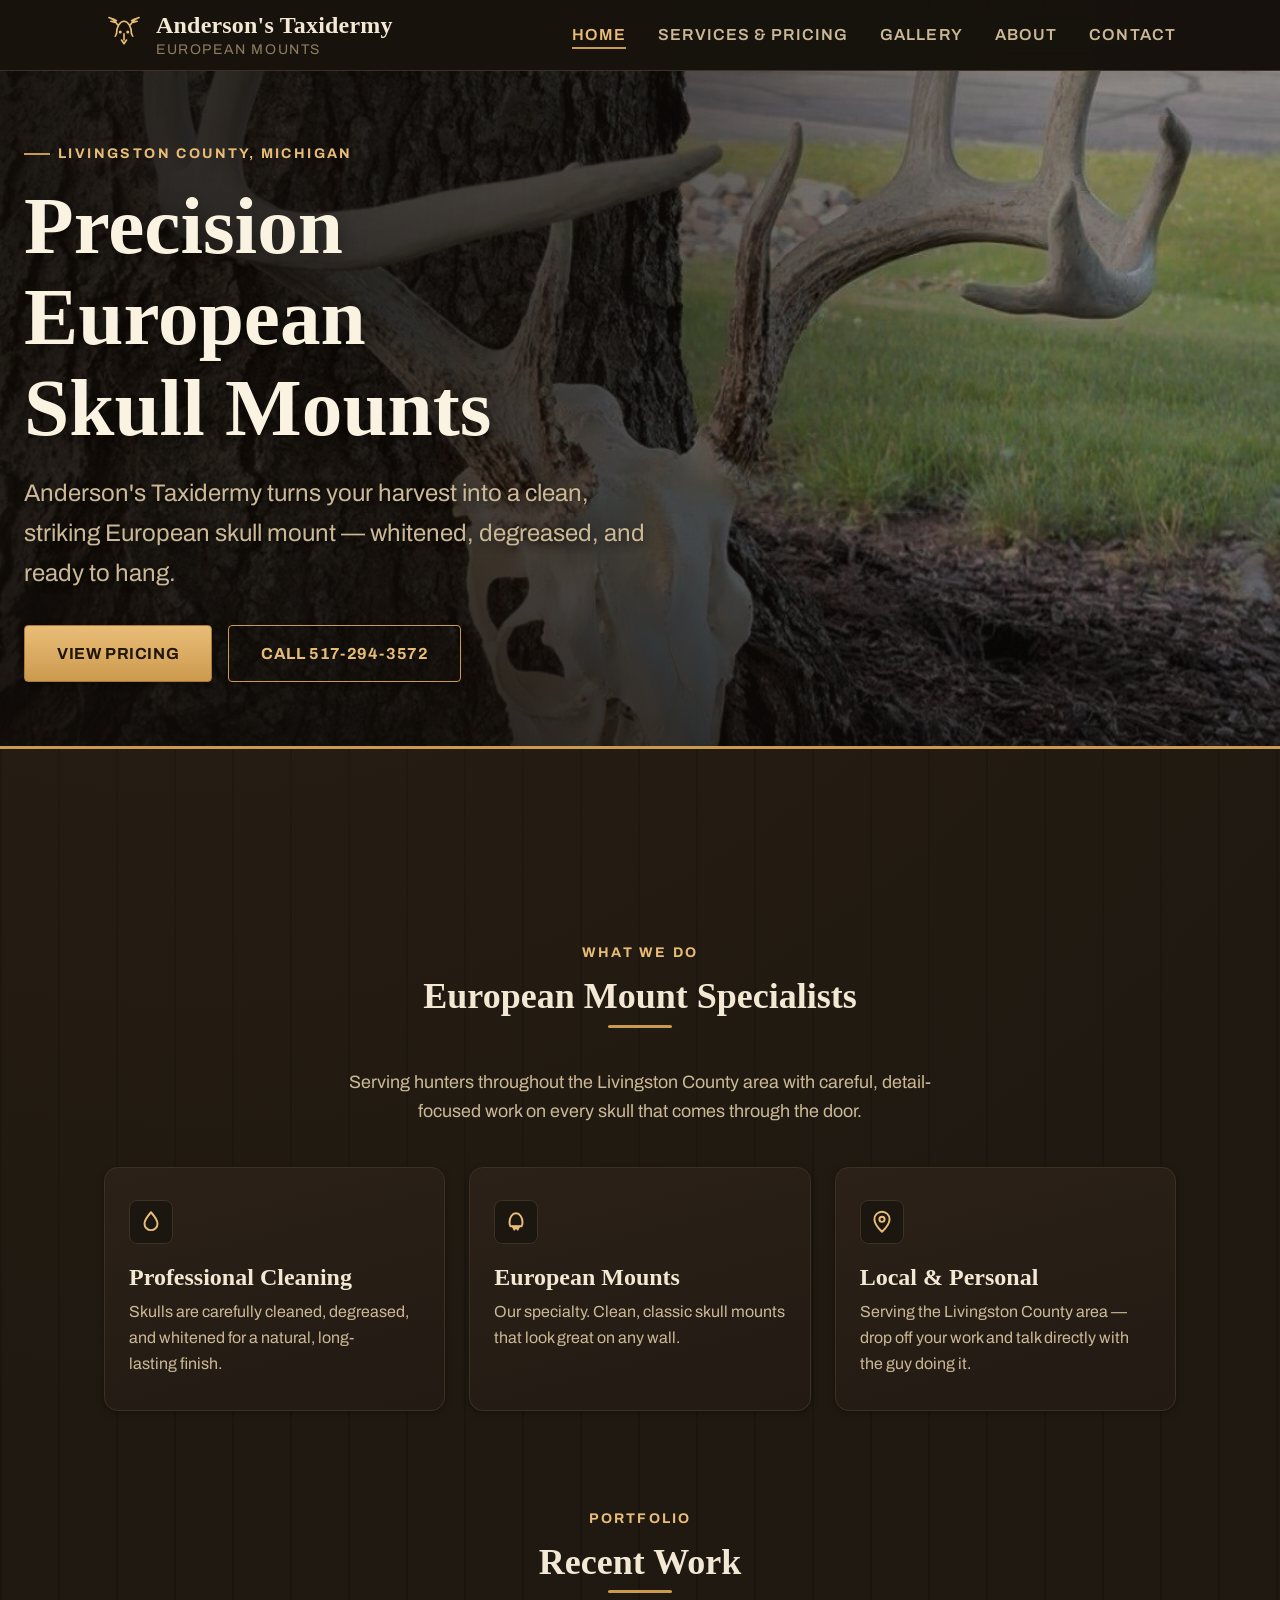
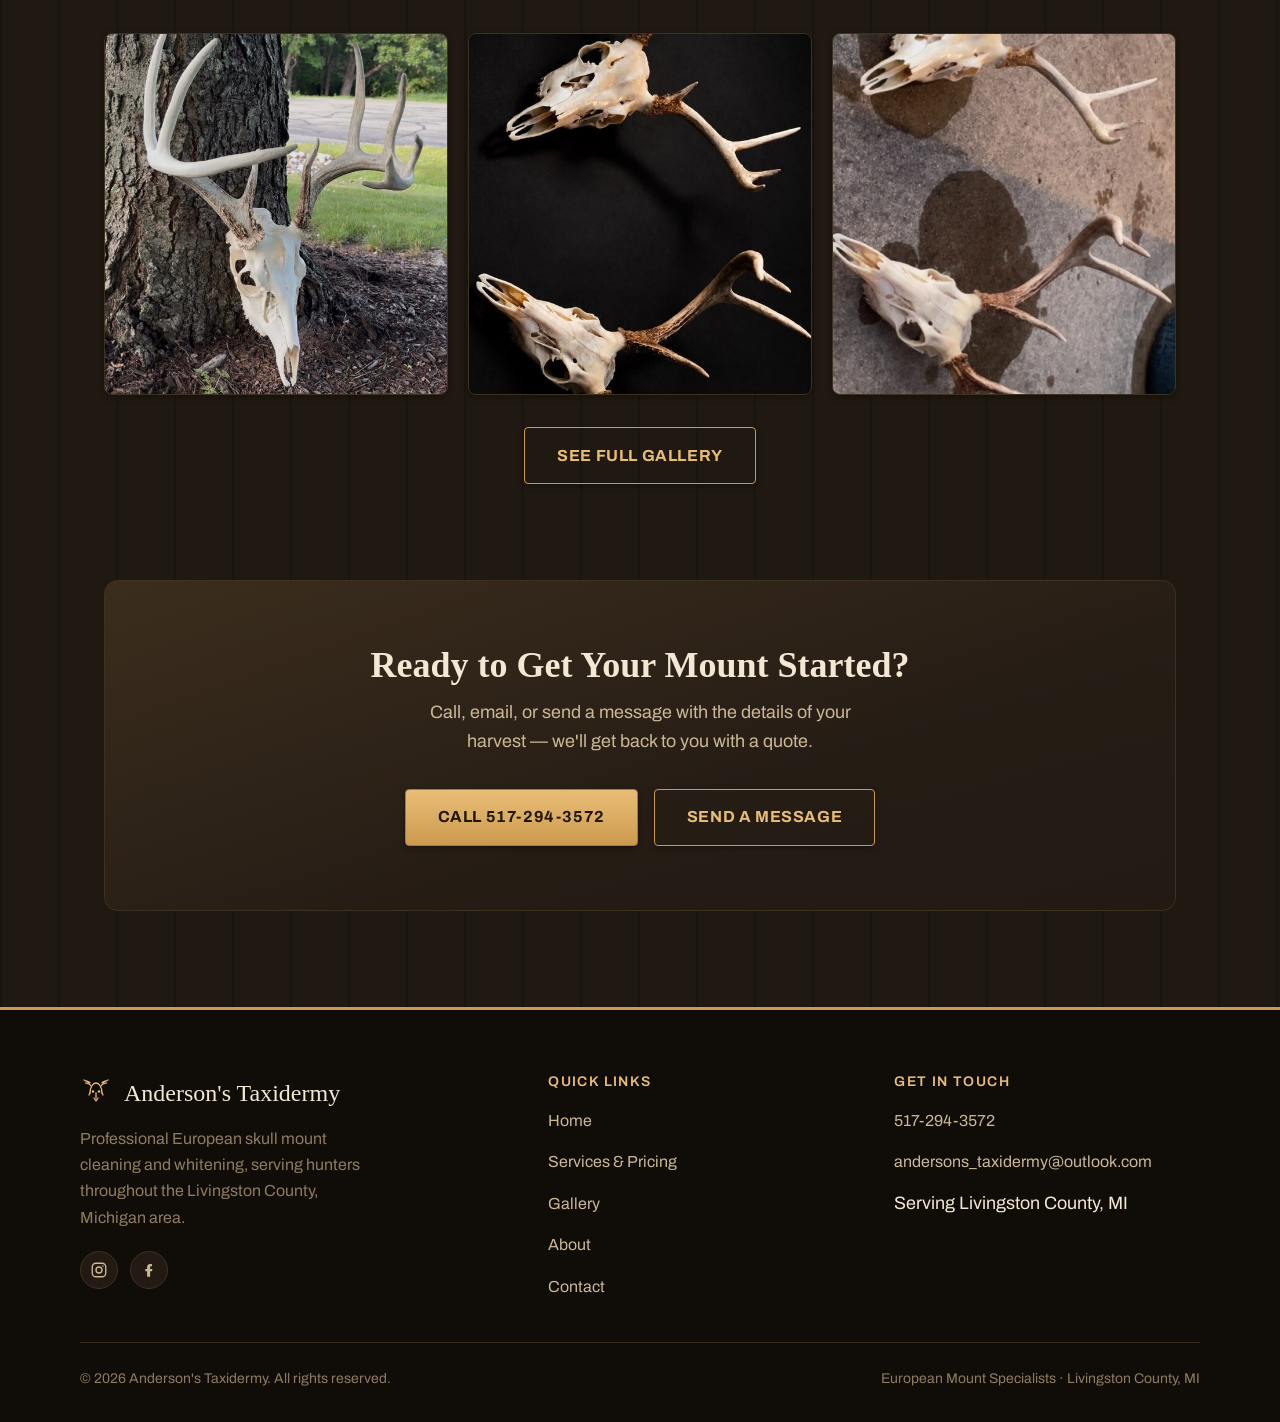
==== index.html @ a7a9756d "Full visual overhaul: professional redesign with new typography, header/nav, hero, footer, social li" ====
<!DOCTYPE html>
<html lang="en">
<head>
<meta charset="UTF-8">
<meta name="viewport" content="width=device-width, initial-scale=1.0">
<title>Anderson's Taxidermy | European Skull Mounts | Livingston County, MI</title>
<meta name="description" content="Anderson's Taxidermy specializes in professional European skull mount cleaning and whitening, serving hunters throughout the Livingston County, Michigan area. Call 517-294-3572.">
<link rel="canonical" href="https://andersonstaxaidermey.vercel.app/index.html">

<meta property="og:type" content="website">
<meta property="og:title" content="Anderson's Taxidermy | European Skull Mounts">
<meta property="og:description" content="Professional European skull mount cleaning and whitening, serving hunters throughout Livingston County, Michigan.">
<meta property="og:image" content="https://andersonstaxaidermey.vercel.app/images/gallery-1.jpg">
<meta property="og:url" content="https://andersonstaxaidermey.vercel.app/">
<meta name="twitter:card" content="summary_large_image">

<link rel="icon" type="image/svg+xml" href="images/favicon.svg">
<link rel="icon" type="image/png" sizes="32x32" href="images/favicon-32.png">
<link rel="apple-touch-icon" href="images/apple-touch-icon.png">

<link rel="preconnect" href="https://api.fontshare.com">
<link rel="preconnect" href="https://fonts.googleapis.com">
<link rel="preconnect" href="https://fonts.gstatic.com" crossorigin>
<link rel="stylesheet" href="https://api.fontshare.com/v2/css?f[]=gambetta@400,500,600,700&display=swap">
<link rel="stylesheet" href="https://fonts.googleapis.com/css2?family=Archivo:wght@400;500;600;700&display=swap">

<link rel="stylesheet" href="css/style.css">

<script type="application/ld+json">
{
  "@context": "https://schema.org",
  "@type": "LocalBusiness",
  "name": "Anderson's Taxidermy",
  "description": "European skull mount cleaning, whitening and specialty mounting, serving hunters throughout the Livingston County, Michigan area.",
  "telephone": "+15172943572",
  "email": "andersons_taxidermy@outlook.com",
  "areaServed": "Livingston County, Michigan",
  "url": "https://andersonstaxaidermey.vercel.app/",
  "image": "https://andersonstaxaidermey.vercel.app/images/gallery-1.jpg",
  "priceRange": "$5-$125"
}
</script>
</head>
<body>

<header class="site-header">
  <div class="header-inner">
    <a href="index.html" class="brand">
      <svg class="brand-mark" viewBox="0 0 64 64" fill="none" stroke="currentColor" stroke-width="2.6" stroke-linecap="round" stroke-linejoin="round" aria-hidden="true">
        <path d="M20 30 C20 18 26 10 32 10 C38 10 44 18 44 30" />
        <circle cx="26" cy="27" r="2.4" fill="currentColor" stroke="none"/>
        <circle cx="38" cy="27" r="2.4" fill="currentColor" stroke="none"/>
        <path d="M32 30 L32 40 M28 40 L32 46 L36 40" />
        <path d="M20 30 L18 34 M44 30 L46 34" />
        <path d="M22 16 C18 10 14 6 8 4 M18 12 L11 10 M20 9 L14 6" />
        <path d="M42 16 C46 10 50 6 56 4 M46 12 L53 10 M44 9 L50 6" />
      </svg>
      <span class="brand-text">
        <span class="brand-name">Anderson's Taxidermy</span>
        <span class="brand-tagline">European Mounts</span>
      </span>
    </a>
    <button class="nav-toggle" id="nav-toggle" aria-label="Toggle menu" aria-expanded="false" aria-controls="main-nav">
      <svg viewBox="0 0 24 24" fill="none" stroke="currentColor" stroke-width="2" stroke-linecap="round">
        <path id="nav-icon-bars" d="M4 7h16M4 12h16M4 17h16"/>
      </svg>
    </button>
    <nav class="main-nav" id="main-nav">
      <ul role="list">
        <li><a href="index.html" class="active">Home</a></li>
        <li><a href="services.html">Services &amp; Pricing</a></li>
        <li><a href="gallery.html">Gallery</a></li>
        <li><a href="about.html">About</a></li>
        <li><a href="contact.html">Contact</a></li>
      </ul>
    </nav>
  </div>
</header>

<section class="hero">
  <div class="hero-content">
    <span class="hero-eyebrow">Livingston County, Michigan</span>
    <h1>Precision European Skull Mounts</h1>
    <p class="subtitle">Anderson's Taxidermy turns your harvest into a clean, striking European skull mount &mdash; whitened, degreased, and ready to hang.</p>
    <div class="btn-row">
      <a href="services.html" class="btn">View Pricing</a>
      <a href="tel:5172943572" class="btn btn-outline">Call 517-294-3572</a>
    </div>
  </div>
</section>

<main>

  <section>
    <span class="eyebrow">What We Do</span>
    <h2 class="section-title">European Mount Specialists</h2>
    <div class="section-rule"></div>
    <p class="lede">
      Serving hunters throughout the Livingston County area with careful, detail-focused work on
      every skull that comes through the door.
    </p>
    <div class="card-grid">
      <div class="card">
        <div class="card-icon">
          <svg viewBox="0 0 24 24" fill="none" stroke="currentColor" stroke-width="1.8" stroke-linecap="round" stroke-linejoin="round"><path d="M12 3c4 4.5 6 7.8 6 10.5a6 6 0 0 1-12 0C6 10.8 8 7.5 12 3Z"/></svg>
        </div>
        <h3>Professional Cleaning</h3>
        <p>Skulls are carefully cleaned, degreased, and whitened for a natural, long-lasting finish.</p>
      </div>
      <div class="card">
        <div class="card-icon">
          <svg viewBox="0 0 24 24" fill="none" stroke="currentColor" stroke-width="1.8" stroke-linecap="round" stroke-linejoin="round"><path d="M6 12.5C6 7.8 8.5 4 12 4s6 3.8 6 8.5c0 1.6-.4 2.7-1 3.5H7c-.6-.8-1-1.9-1-3.5Z"/><path d="M9 16l1.5 3 1.5-3 1.5 3 1.5-3"/></svg>
        </div>
        <h3>European Mounts</h3>
        <p>Our specialty. Clean, classic skull mounts that look great on any wall.</p>
      </div>
      <div class="card">
        <div class="card-icon">
          <svg viewBox="0 0 24 24" fill="none" stroke="currentColor" stroke-width="1.8" stroke-linecap="round" stroke-linejoin="round"><path d="M12 21s7-6.5 7-11.5A7 7 0 0 0 5 9.5C5 14.5 12 21 12 21Z"/><circle cx="12" cy="9.5" r="2.4"/></svg>
        </div>
        <h3>Local &amp; Personal</h3>
        <p>Serving the Livingston County area &mdash; drop off your work and talk directly with the guy doing it.</p>
      </div>
    </div>
  </section>

  <section>
    <span class="eyebrow">Portfolio</span>
    <h2 class="section-title">Recent Work</h2>
    <div class="section-rule"></div>
    <div class="gallery-grid">
      <figure>
        <img src="images/gallery-1.jpg" alt="European skull mount outdoors" loading="lazy">
      </figure>
      <figure>
        <img src="images/gallery-2.jpg" alt="Two European skull mounts on black background" loading="lazy">
      </figure>
      <figure>
        <img src="images/hero-mount.jpg" alt="European skull mount studio shot" loading="lazy">
      </figure>
    </div>
    <div class="link-cta">
      <a href="gallery.html" class="btn btn-outline">See Full Gallery</a>
    </div>
  </section>

  <section>
    <div class="cta-band">
      <h2>Ready to Get Your Mount Started?</h2>
      <p>Call, email, or send a message with the details of your harvest &mdash; we'll get back to you with a quote.</p>
      <div class="btn-row" style="justify-content:center;">
        <a href="tel:5172943572" class="btn">Call 517-294-3572</a>
        <a href="contact.html" class="btn btn-outline">Send a Message</a>
      </div>
    </div>
  </section>

</main>

<footer class="site-footer">
  <div class="footer-grid">
    <div class="footer-col">
      <div class="footer-brand">
        <svg viewBox="0 0 64 64" fill="none" stroke="currentColor" stroke-width="2.6" stroke-linecap="round" stroke-linejoin="round" aria-hidden="true">
          <path d="M20 30 C20 18 26 10 32 10 C38 10 44 18 44 30" />
          <circle cx="26" cy="27" r="2.4" fill="currentColor" stroke="none"/>
          <circle cx="38" cy="27" r="2.4" fill="currentColor" stroke="none"/>
          <path d="M32 30 L32 40 M28 40 L32 46 L36 40" />
          <path d="M20 30 L18 34 M44 30 L46 34" />
          <path d="M22 16 C18 10 14 6 8 4 M18 12 L11 10 M20 9 L14 6" />
          <path d="M42 16 C46 10 50 6 56 4 M46 12 L53 10 M44 9 L50 6" />
        </svg>
        <span>Anderson's Taxidermy</span>
      </div>
      <p>Professional European skull mount cleaning and whitening, serving hunters throughout the Livingston County, Michigan area.</p>
      <div class="footer-social">
        <a href="https://www.instagram.com/andersons_taxidermy/" target="_blank" rel="noopener" aria-label="Anderson's Taxidermy on Instagram">
          <svg viewBox="0 0 24 24" fill="none" stroke="currentColor" stroke-width="1.8"><rect x="3" y="3" width="18" height="18" rx="5"/><circle cx="12" cy="12" r="4"/><circle cx="17.2" cy="6.8" r="1" fill="currentColor" stroke="none"/></svg>
        </a>
        <a href="https://www.facebook.com/AndersonsTaxidermy" target="_blank" rel="noopener" aria-label="Anderson's Taxidermy on Facebook">
          <svg viewBox="0 0 24 24" fill="currentColor"><path d="M13.5 21v-7.5h2.5l.5-3h-3V8.5c0-.9.3-1.5 1.6-1.5H16V4.2C15.6 4.1 14.7 4 13.7 4c-2.5 0-4.2 1.5-4.2 4.3V10.5H7v3h2.5V21h4Z"/></svg>
        </a>
      </div>
    </div>
    <div class="footer-col">
      <h4>Quick Links</h4>
      <ul role="list">
        <li><a href="index.html">Home</a></li>
        <li><a href="services.html">Services &amp; Pricing</a></li>
        <li><a href="gallery.html">Gallery</a></li>
        <li><a href="about.html">About</a></li>
        <li><a href="contact.html">Contact</a></li>
      </ul>
    </div>
    <div class="footer-col">
      <h4>Get In Touch</h4>
      <ul role="list">
        <li><a href="tel:5172943572">517-294-3572</a></li>
        <li><a href="mailto:andersons_taxidermy@outlook.com">andersons_taxidermy@outlook.com</a></li>
        <li>Serving Livingston County, MI</li>
      </ul>
    </div>
  </div>
  <div class="footer-bottom">
    <span>&copy; 2026 Anderson's Taxidermy. All rights reserved.</span>
    <span>European Mount Specialists &middot; Livingston County, MI</span>
  </div>
</footer>

<script src="js/main.js" defer></script>
</body>
</html>
---- css/style.css ----
/* ============================================================
   Anderson's Taxidermy — European Mounts, Livingston County MI
   Design system: rugged wood/brass palette, Gambetta + Archivo
   ============================================================ */

/* ---------- Base reset ---------- */
*, *::before, *::after { box-sizing: border-box; margin: 0; padding: 0; }

html {
  -webkit-text-size-adjust: none;
  text-size-adjust: none;
  -webkit-font-smoothing: antialiased;
  -moz-osx-font-smoothing: grayscale;
  text-rendering: optimizeLegibility;
  scroll-behavior: smooth;
  scroll-padding-top: 5.5rem;
}

img, picture, svg { display: block; max-width: 100%; height: auto; }
ul[role="list"] { list-style: none; }
button, input, textarea, select { font: inherit; color: inherit; }

::selection { background: rgba(201, 151, 79, 0.35); color: #fff; }
:focus-visible { outline: 2px solid var(--color-primary); outline-offset: 3px; border-radius: 3px; }

@media (prefers-reduced-motion: reduce) {
  *, *::before, *::after {
    animation-duration: 0.01ms !important;
    animation-iteration-count: 1 !important;
    transition-duration: 0.01ms !important;
    scroll-behavior: auto !important;
  }
}

/* ---------- Design tokens ---------- */
:root {
  /* Type scale (fluid) */
  --text-xs: clamp(0.78rem, 0.74rem + 0.2vw, 0.875rem);
  --text-sm: clamp(0.9rem, 0.85rem + 0.25vw, 1rem);
  --text-base: clamp(1rem, 0.96rem + 0.2vw, 1.125rem);
  --text-lg: clamp(1.2rem, 1.05rem + 0.6vw, 1.5rem);
  --text-xl: clamp(1.6rem, 1.3rem + 1.2vw, 2.25rem);
  --text-2xl: clamp(2.1rem, 1.4rem + 2.6vw, 3.4rem);
  --text-hero: clamp(2.6rem, 1.4rem + 4.6vw, 5.2rem);

  /* Spacing (4px base) */
  --space-1: 0.25rem;
  --space-2: 0.5rem;
  --space-3: 0.75rem;
  --space-4: 1rem;
  --space-5: 1.25rem;
  --space-6: 1.5rem;
  --space-8: 2rem;
  --space-10: 2.5rem;
  --space-12: 3rem;
  --space-16: 4rem;
  --space-20: 5rem;
  --space-24: 6rem;
  --space-32: 8rem;

  /* Colors — rugged wood / brass */
  --color-bg: #16120e;
  --color-surface: #221a13;
  --color-surface-2: #2b2118;
  --color-surface-offset: #1c1611;
  --color-border: #3d3122;
  --color-divider: #342a1d;

  --color-text: #f3e8d3;
  --color-text-muted: #cbb896;
  --color-text-faint: #8f7c60;
  --color-text-inverse: #1c140c;

  --color-primary: #cc9a4e;
  --color-primary-bright: #e9bd77;
  --color-primary-hover: #e9bd77;
  --color-primary-active: #a9793a;
  --color-primary-highlight: rgba(204, 154, 78, 0.14);

  --color-success: #6c8f4e;
  --color-error: #b45c4a;

  --radius-sm: 0.25rem;
  --radius-md: 0.5rem;
  --radius-lg: 0.85rem;
  --radius-full: 9999px;

  --shadow-sm: 0 2px 6px rgba(0, 0, 0, 0.35);
  --shadow-md: 0 10px 28px rgba(0, 0, 0, 0.45);
  --shadow-lg: 0 20px 50px rgba(0, 0, 0, 0.55);

  --transition: 200ms cubic-bezier(0.16, 1, 0.3, 1);

  --font-display: 'Gambetta', 'Georgia', serif;
  --font-body: 'Archivo', 'Helvetica Neue', sans-serif;

  --content-default: 1120px;
  --content-narrow: 680px;
}

body {
  min-height: 100dvh;
  font-family: var(--font-body);
  font-size: var(--text-base);
  color: var(--color-text);
  background-color: var(--color-bg);
  background-image:
    radial-gradient(circle at 15% 0%, rgba(204, 154, 78, 0.06), transparent 45%),
    repeating-linear-gradient(90deg, #1b1510 0px, #1b1510 2px, #201911 2px, #201911 58px);
  line-height: 1.65;
}

h1, h2, h3, h4 { font-family: var(--font-display); text-wrap: balance; line-height: 1.12; font-weight: 600; color: var(--color-text); }
p, li, figcaption { text-wrap: pretty; }

a { color: var(--color-primary-bright); text-decoration: none; transition: color var(--transition); }
a:hover { color: var(--color-text); }

a, button, [role="button"] { transition: color var(--transition), background var(--transition), border-color var(--transition), box-shadow var(--transition), transform var(--transition); }

.sr-only {
  position: absolute; width: 1px; height: 1px; padding: 0; margin: -1px;
  overflow: hidden; clip: rect(0,0,0,0); white-space: nowrap; border: 0;
}

.wrap { max-width: var(--content-default); margin: 0 auto; padding-inline: var(--space-6); }

/* ---------- Header ---------- */
.site-header {
  position: sticky;
  top: 0;
  z-index: 100;
  background: rgba(18, 14, 10, 0.96);
  border-bottom: 1px solid var(--color-border);
  transition: box-shadow var(--transition), background var(--transition);
}
.site-header.is-scrolled { background: rgba(16, 12, 9, 0.98); box-shadow: var(--shadow-sm); }

/* backdrop-filter only on desktop — on mobile it creates a new containing block
   for the position:fixed nav dropdown, collapsing it against the header's own
   box instead of the viewport. */
@media (min-width: 781px) {
  .site-header { background: rgba(20, 16, 11, 0.82); backdrop-filter: blur(10px); }
  .site-header.is-scrolled { background: rgba(16, 12, 9, 0.94); }
}

.header-inner {
  max-width: var(--content-default);
  margin: 0 auto;
  display: flex;
  align-items: center;
  justify-content: space-between;
  padding: var(--space-3) var(--space-6);
  gap: var(--space-4);
}

.brand {
  display: flex;
  align-items: center;
  gap: var(--space-3);
  color: var(--color-text);
}
.brand:hover { color: var(--color-text); }

.brand-mark { width: 40px; height: 40px; color: var(--color-primary-bright); flex-shrink: 0; }

.brand-text { display: flex; flex-direction: column; line-height: 1.15; }
.brand-name { font-family: var(--font-display); font-size: var(--text-lg); font-weight: 600; letter-spacing: 0.2px; }
.brand-tagline { font-size: var(--text-xs); color: var(--color-text-faint); text-transform: uppercase; letter-spacing: 1.6px; margin-top: 2px; }

.nav-toggle {
  display: none;
  width: 40px; height: 40px;
  border: 1px solid var(--color-border);
  border-radius: var(--radius-sm);
  align-items: center;
  justify-content: center;
  background: var(--color-surface);
}
.nav-toggle svg { width: 20px; height: 20px; color: var(--color-text); }

.main-nav ul {
  list-style: none;
  display: flex;
  gap: var(--space-8);
  align-items: center;
}

.main-nav a {
  color: var(--color-text-muted);
  font-size: var(--text-sm);
  text-transform: uppercase;
  letter-spacing: 1.1px;
  font-weight: 600;
  padding-bottom: 4px;
  border-bottom: 2px solid transparent;
}
.main-nav a:hover, .main-nav a.active { color: var(--color-primary-bright); border-bottom-color: var(--color-primary); }

@media (max-width: 780px) {
  .nav-toggle { display: flex; }
  .main-nav {
    position: fixed;
    inset: 65px 0 0 0;
    background: rgba(16, 12, 9, 0.98);
    backdrop-filter: blur(6px);
    transform: translateY(-8px);
    opacity: 0;
    pointer-events: none;
    transition: opacity var(--transition), transform var(--transition);
  }
  .main-nav.open { opacity: 1; pointer-events: auto; transform: translateY(0); }
  .main-nav ul {
    flex-direction: column;
    align-items: flex-start;
    gap: var(--space-6);
    padding: var(--space-10) var(--space-6);
  }
  .main-nav a { font-size: var(--text-lg); }
}

/* ---------- Buttons ---------- */
.btn {
  display: inline-flex;
  align-items: center;
  gap: var(--space-2);
  background: linear-gradient(180deg, var(--color-primary-bright), var(--color-primary));
  color: #201709;
  font-weight: 700;
  padding: 0.9rem 2rem;
  border-radius: var(--radius-sm);
  letter-spacing: 0.6px;
  text-transform: uppercase;
  font-size: var(--text-sm);
  box-shadow: var(--shadow-sm);
  border: 1px solid var(--color-primary-active);
}
.btn:hover { transform: translateY(-2px); box-shadow: var(--shadow-md); color: #14100a; }

.btn-outline {
  background: transparent;
  color: var(--color-primary-bright);
  border: 1.5px solid var(--color-primary);
}
.btn-outline:hover { background: var(--color-primary-highlight); color: var(--color-text); transform: translateY(-2px); }

.btn-row { display: flex; gap: var(--space-4); flex-wrap: wrap; }

/* ---------- Hero (homepage — full-bleed photo) ---------- */
.hero {
  position: relative;
  min-height: min(78vh, 640px);
  display: flex;
  align-items: center;
  background-image: url('../images/gallery-1.jpg');
  background-size: cover;
  background-position: 30% center;
  border-bottom: 3px solid var(--color-primary);
}
.hero::before {
  content: "";
  position: absolute; inset: 0;
  background:
    linear-gradient(100deg, rgba(15, 11, 7, 0.92) 0%, rgba(15, 11, 7, 0.72) 42%, rgba(15, 11, 7, 0.4) 75%),
    linear-gradient(0deg, rgba(10, 7, 5, 0.55), transparent 40%);
}
.hero-content { position: relative; z-index: 1; max-width: 680px; padding: var(--space-16) var(--space-6); }
.hero-eyebrow {
  color: var(--color-primary-bright);
  text-transform: uppercase;
  letter-spacing: 2.4px;
  font-size: var(--text-xs);
  font-weight: 700;
  margin-bottom: var(--space-4);
  display: inline-flex;
  align-items: center;
  gap: var(--space-2);
}
.hero-eyebrow::before { content: ""; width: 26px; height: 2px; background: var(--color-primary); display: inline-block; }
.hero h1 {
  font-size: var(--text-hero);
  color: #fbf3e2;
  margin-bottom: var(--space-5);
  text-shadow: 0 4px 24px rgba(0,0,0,0.55);
}
.hero .subtitle {
  font-family: var(--font-body);
  color: var(--color-text-muted);
  font-size: var(--text-lg);
  max-width: 46ch;
  margin-bottom: var(--space-8);
  text-shadow: 0 2px 10px rgba(0,0,0,0.5);
}

/* ---------- Page hero (interior pages — banner style) ---------- */
.page-hero {
  position: relative;
  padding: clamp(var(--space-16), 10vw, var(--space-24)) var(--space-6) var(--space-12);
  text-align: center;
  border-bottom: 3px solid var(--color-primary);
  background:
    linear-gradient(180deg, rgba(0,0,0,0.3), rgba(0,0,0,0.55)),
    linear-gradient(160deg, var(--color-surface), var(--color-bg));
}
.page-hero-content { position: relative; max-width: 680px; margin: 0 auto; }
.page-hero .crest { width: 56px; height: 56px; color: var(--color-primary-bright); margin: 0 auto var(--space-4); }
.page-hero h1 { font-size: var(--text-2xl); color: #fbf3e2; margin-bottom: var(--space-2); }
.page-hero .subtitle {
  font-family: var(--font-body);
  color: var(--color-primary-bright);
  font-size: var(--text-base);
  letter-spacing: 1px;
  text-transform: uppercase;
}

/* ---------- Main / sections ---------- */
main { max-width: var(--content-default); margin: 0 auto; padding: clamp(var(--space-12), 8vw, var(--space-24)) var(--space-6); }
section { margin-bottom: clamp(var(--space-16), 8vw, var(--space-24)); }
section:last-child { margin-bottom: 0; }

.eyebrow {
  display: block;
  text-align: center;
  color: var(--color-primary-bright);
  text-transform: uppercase;
  letter-spacing: 2.2px;
  font-size: var(--text-xs);
  font-weight: 700;
  margin-bottom: var(--space-3);
}
h2.section-title { font-size: var(--text-xl); text-align: center; margin-bottom: var(--space-2); }
.section-rule { width: 64px; height: 3px; background: var(--color-primary); margin: 0 auto var(--space-10); border-radius: var(--radius-full); }
.lede { text-align: center; max-width: 640px; margin: 0 auto var(--space-10); color: var(--color-text-muted); font-size: var(--text-base); }

/* ---------- Cards ---------- */
.card-grid { display: grid; grid-template-columns: repeat(auto-fit, minmax(250px, 1fr)); gap: var(--space-6); }
.card {
  background: linear-gradient(165deg, var(--color-surface-2), var(--color-surface));
  border: 1px solid var(--color-border);
  border-radius: var(--radius-lg);
  padding: var(--space-8) var(--space-6);
  box-shadow: var(--shadow-sm);
  transition: transform var(--transition), box-shadow var(--transition), border-color var(--transition);
}
.card:hover { transform: translateY(-4px); box-shadow: var(--shadow-md); border-color: var(--color-primary); }
.card-icon {
  width: 44px; height: 44px;
  color: var(--color-primary-bright);
  margin-bottom: var(--space-5);
  padding: var(--space-2);
  border: 1px solid var(--color-border);
  border-radius: var(--radius-md);
  background: var(--color-surface-offset);
}
.card h3 { font-size: var(--text-lg); margin-bottom: var(--space-2); }
.card p { color: var(--color-text-muted); font-size: var(--text-sm); }

.panel {
  background: linear-gradient(165deg, var(--color-surface-2), var(--color-surface));
  border: 1px solid var(--color-border);
  border-radius: var(--radius-lg);
  padding: clamp(var(--space-6), 4vw, var(--space-10));
  box-shadow: var(--shadow-sm);
}

/* ---------- Gallery ---------- */
.gallery-grid { display: grid; grid-template-columns: repeat(auto-fit, minmax(270px, 1fr)); gap: var(--space-5); }
.gallery-grid figure {
  margin: 0;
  position: relative;
  border-radius: var(--radius-md);
  overflow: hidden;
  border: 1px solid var(--color-border);
  background: var(--color-surface);
  box-shadow: var(--shadow-sm);
}
.gallery-grid img { width: 100%; height: 360px; object-fit: cover; transition: transform 0.5s cubic-bezier(0.16,1,0.3,1); }
.gallery-grid figure:hover img { transform: scale(1.06); }
.gallery-grid figcaption {
  position: absolute; left: 0; right: 0; bottom: 0;
  padding: var(--space-5) var(--space-4) var(--space-3);
  font-size: var(--text-xs);
  color: #fff;
  background: linear-gradient(0deg, rgba(0,0,0,0.75), transparent);
}

.link-cta { text-align: center; margin-top: var(--space-8); }

/* ---------- About two-col ---------- */
.two-col { display: grid; grid-template-columns: 1.05fr 0.95fr; gap: var(--space-10); align-items: center; }
@media (max-width: 800px) { .two-col { grid-template-columns: 1fr; } }
.two-col img { border-radius: var(--radius-lg); border: 1px solid var(--color-border); box-shadow: var(--shadow-md); }
.two-col h2 { font-size: var(--text-xl); margin-bottom: var(--space-1); text-align: left; }
.two-col .section-rule { margin-left: 0; }
.two-col p { color: var(--color-text-muted); margin-bottom: var(--space-4); }
.badge-row { display: flex; gap: var(--space-3); flex-wrap: wrap; margin: var(--space-5) 0 var(--space-6); }
.badge {
  display: inline-flex; align-items: center; gap: var(--space-2);
  font-size: var(--text-xs); text-transform: uppercase; letter-spacing: 1px;
  color: var(--color-primary-bright); border: 1px solid var(--color-border);
  padding: var(--space-2) var(--space-4); border-radius: var(--radius-full);
  background: var(--color-surface-offset);
}
.badge svg { width: 14px; height: 14px; }

/* ---------- Pricing table ---------- */
.pricing-table { width: 100%; border-collapse: collapse; margin-bottom: var(--space-4); }
.pricing-table th, .pricing-table td { padding: var(--space-4) var(--space-5); text-align: left; border-bottom: 1px solid var(--color-divider); }
.pricing-table th { color: var(--color-primary-bright); text-transform: uppercase; font-size: var(--text-xs); letter-spacing: 1px; }
.pricing-table td { color: var(--color-text-muted); font-size: var(--text-sm); }
.pricing-table tr:last-child td { border-bottom: none; }
.price { color: var(--color-text); font-weight: 700; white-space: nowrap; font-family: var(--font-display); font-size: var(--text-lg); }

.note-box {
  border-left: 3px solid var(--color-primary);
  padding: var(--space-4) var(--space-5);
  background: var(--color-primary-highlight);
  color: var(--color-text-muted);
  font-size: var(--text-sm);
  border-radius: 0 var(--radius-sm) var(--radius-sm) 0;
  margin-top: var(--space-4);
}

/* ---------- Contact ---------- */
.contact-info-row {
  display: grid;
  grid-template-columns: repeat(auto-fit, minmax(180px, 1fr));
  gap: var(--space-5);
  margin-bottom: var(--space-10);
}
.contact-info-row .card { text-align: center; padding: var(--space-6) var(--space-4); }
.contact-info-row strong {
  display: block; color: var(--color-primary-bright); font-size: var(--text-xs);
  text-transform: uppercase; letter-spacing: 1.4px; margin-bottom: var(--space-2);
}
.contact-info-row .card svg { width: 26px; height: 26px; color: var(--color-primary-bright); margin: 0 auto var(--space-3); }
.contact-info-row a { color: var(--color-text); font-weight: 600; }
.contact-info-row a:hover { color: var(--color-primary-bright); }

.contact-form { max-width: 640px; margin: 0 auto; }
.form-row { margin-bottom: var(--space-5); }
.form-row label { display: block; color: var(--color-primary-bright); font-size: var(--text-xs); text-transform: uppercase; letter-spacing: 1px; margin-bottom: var(--space-2); }
.form-row input, .form-row textarea {
  width: 100%; padding: var(--space-3) var(--space-4);
  background: var(--color-surface-offset); border: 1px solid var(--color-border);
  border-radius: var(--radius-sm); color: var(--color-text); font-family: inherit; font-size: var(--text-base);
}
.form-row input:focus, .form-row textarea:focus { outline: none; border-color: var(--color-primary); box-shadow: 0 0 0 3px var(--color-primary-highlight); }
.form-row textarea { resize: vertical; min-height: 140px; }
.contact-form button { font-family: inherit; }

.form-status { margin-top: var(--space-5); padding: var(--space-4) var(--space-5); border-radius: var(--radius-sm); font-size: var(--text-sm); display: none; }
.form-status.success { display: block; background: rgba(108, 143, 78, 0.14); border-left: 3px solid var(--color-success); color: #d8e6c9; }
.form-status.error { display: block; background: rgba(180, 92, 74, 0.14); border-left: 3px solid var(--color-error); color: #f1cfc7; }

/* ---------- CTA band ---------- */
.cta-band {
  text-align: center;
  padding: clamp(var(--space-10), 6vw, var(--space-16)) var(--space-8);
  border-radius: var(--radius-lg);
  border: 1px solid var(--color-border);
  background:
    linear-gradient(160deg, rgba(204,154,78,0.10), transparent 60%),
    linear-gradient(165deg, var(--color-surface-2), var(--color-surface));
}
.cta-band h2 { font-size: var(--text-xl); margin-bottom: var(--space-3); }
.cta-band p { color: var(--color-text-muted); max-width: 46ch; margin: 0 auto var(--space-8); }

/* ---------- Footer ---------- */
.site-footer {
  background: #100c08;
  border-top: 3px solid var(--color-primary);
  padding: var(--space-16) var(--space-6) var(--space-8);
}
.footer-grid {
  max-width: var(--content-default); margin: 0 auto;
  display: grid; grid-template-columns: 1.4fr 1fr 1fr; gap: var(--space-10);
  margin-bottom: var(--space-10);
}
@media (max-width: 700px) { .footer-grid { grid-template-columns: 1fr; text-align: center; } }
.footer-brand { display: flex; align-items: center; gap: var(--space-3); margin-bottom: var(--space-3); }
.footer-brand svg { width: 32px; height: 32px; color: var(--color-primary-bright); }
.footer-brand span { font-family: var(--font-display); font-size: var(--text-lg); color: var(--color-text); }
.footer-col p { color: var(--color-text-faint); font-size: var(--text-sm); max-width: 32ch; }
@media (max-width: 700px) { .footer-col p { margin: 0 auto; } }
.footer-col h4 { font-family: var(--font-body); font-size: var(--text-xs); text-transform: uppercase; letter-spacing: 1.4px; color: var(--color-primary-bright); margin-bottom: var(--space-4); }
.footer-col ul { list-style: none; display: flex; flex-direction: column; gap: var(--space-3); }
.footer-col a { color: var(--color-text-muted); font-size: var(--text-sm); }
.footer-col a:hover { color: var(--color-primary-bright); }
.footer-social { display: flex; gap: var(--space-3); margin-top: var(--space-5); justify-content: flex-start; }
@media (max-width: 700px) { .footer-social { justify-content: center; } }
.footer-social a {
  width: 38px; height: 38px; display: flex; align-items: center; justify-content: center;
  border: 1px solid var(--color-border); border-radius: var(--radius-full);
  color: var(--color-text-muted); background: var(--color-surface);
}
.footer-social a:hover { color: var(--color-text-inverse); background: var(--color-primary-bright); border-color: var(--color-primary-bright); }
.footer-social svg { width: 18px; height: 18px; }

.footer-bottom {
  max-width: var(--content-default); margin: 0 auto;
  padding-top: var(--space-6); border-top: 1px solid var(--color-divider);
  display: flex; justify-content: space-between; flex-wrap: wrap; gap: var(--space-3);
  font-size: var(--text-xs); color: var(--color-text-faint);
}
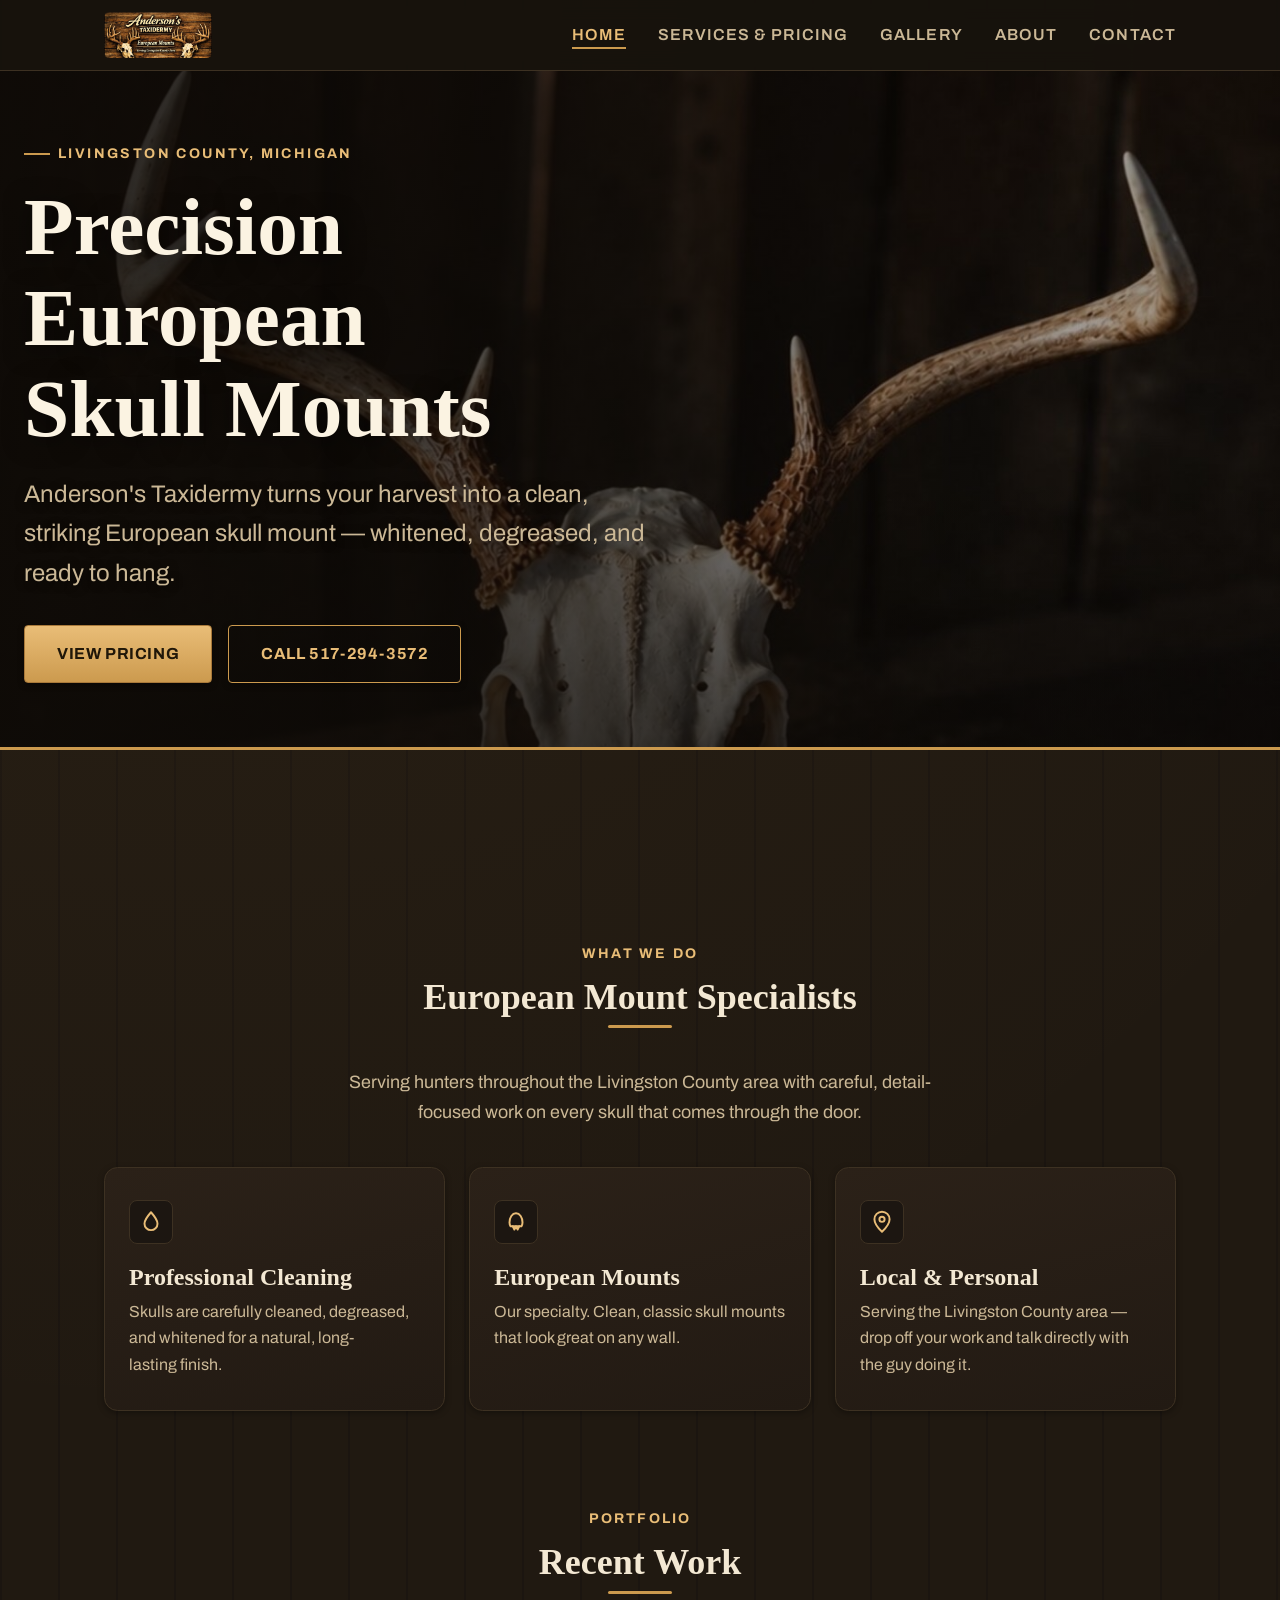
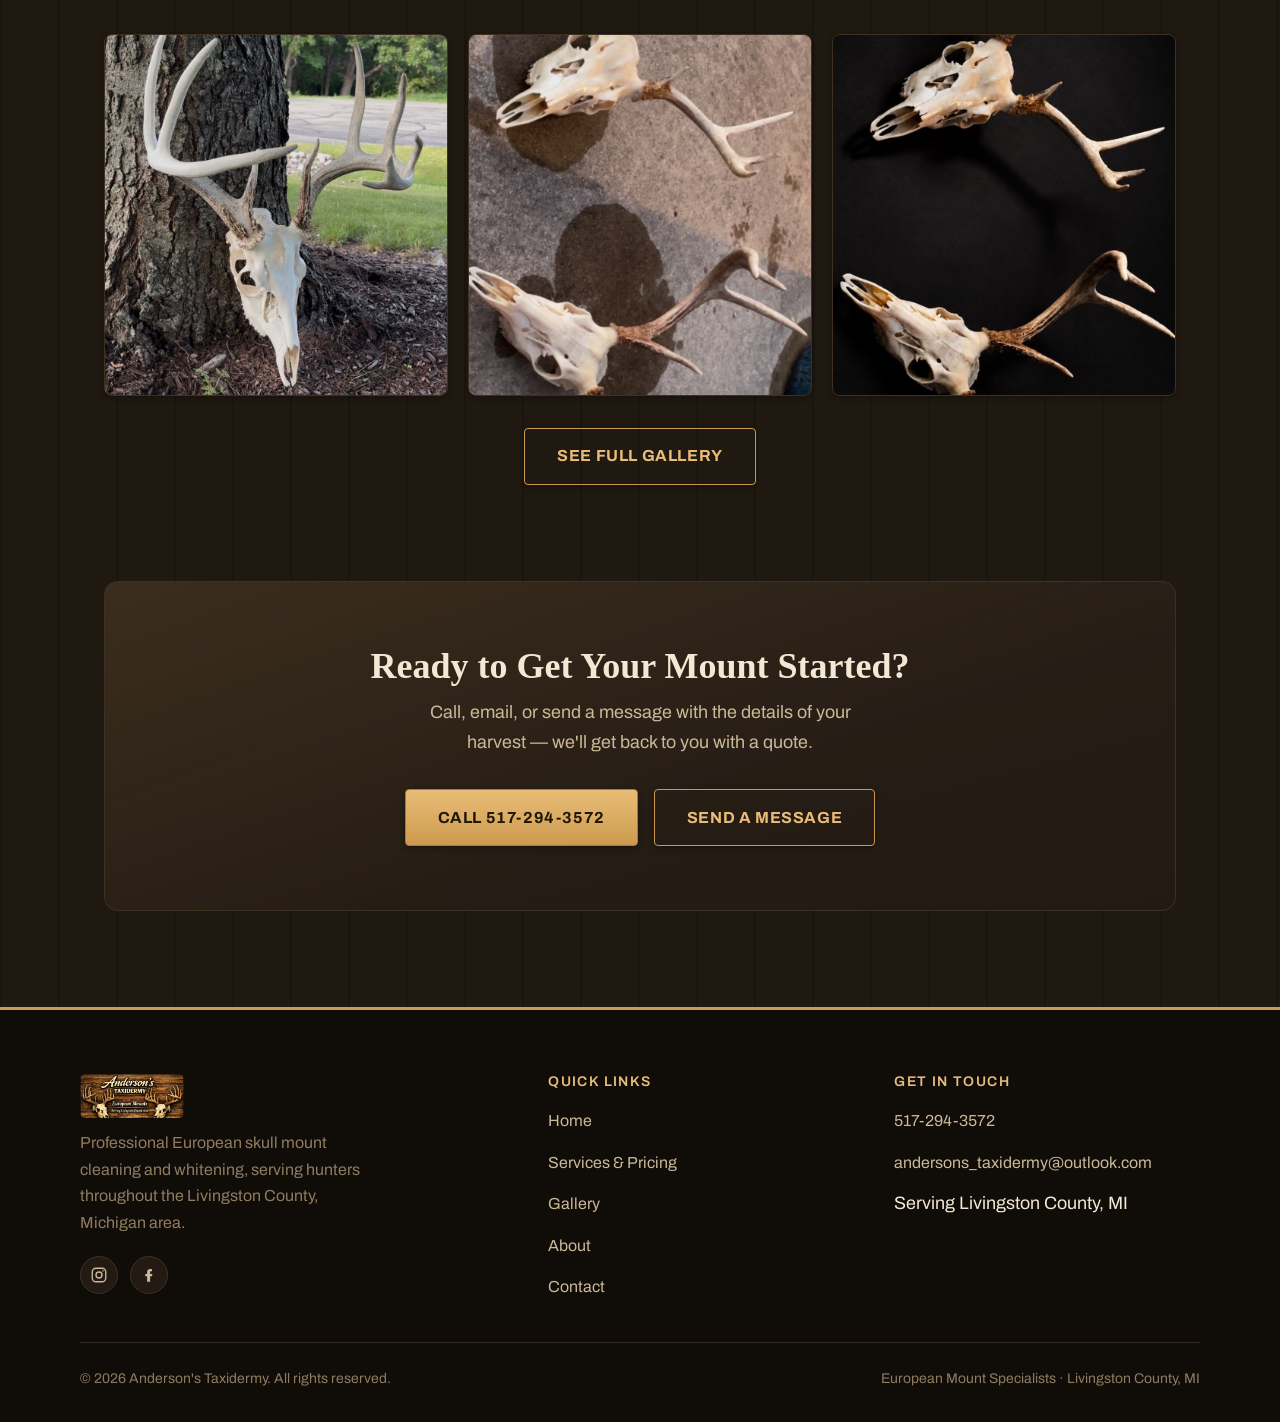
==== commit afa2d560: "Use real business logo, replace hero/gallery with higher-quality photos, fix Facebook URL" ====
--- a/index.html
+++ b/index.html
@@ -46,19 +46,7 @@
 <header class="site-header">
   <div class="header-inner">
     <a href="index.html" class="brand">
-      <svg class="brand-mark" viewBox="0 0 64 64" fill="none" stroke="currentColor" stroke-width="2.6" stroke-linecap="round" stroke-linejoin="round" aria-hidden="true">
-        <path d="M20 30 C20 18 26 10 32 10 C38 10 44 18 44 30" />
-        <circle cx="26" cy="27" r="2.4" fill="currentColor" stroke="none"/>
-        <circle cx="38" cy="27" r="2.4" fill="currentColor" stroke="none"/>
-        <path d="M32 30 L32 40 M28 40 L32 46 L36 40" />
-        <path d="M20 30 L18 34 M44 30 L46 34" />
-        <path d="M22 16 C18 10 14 6 8 4 M18 12 L11 10 M20 9 L14 6" />
-        <path d="M42 16 C46 10 50 6 56 4 M46 12 L53 10 M44 9 L50 6" />
-      </svg>
-      <span class="brand-text">
-        <span class="brand-name">Anderson's Taxidermy</span>
-        <span class="brand-tagline">European Mounts</span>
-      </span>
+      <img src="images/logo.jpg" alt="Anderson's Taxidermy - European Mounts" class="brand-mark">
     </a>
     <button class="nav-toggle" id="nav-toggle" aria-label="Toggle menu" aria-expanded="false" aria-controls="main-nav">
       <svg viewBox="0 0 24 24" fill="none" stroke="currentColor" stroke-width="2" stroke-linecap="round">
@@ -133,10 +121,10 @@
         <img src="images/gallery-1.jpg" alt="European skull mount outdoors" loading="lazy">
       </figure>
       <figure>
-        <img src="images/gallery-2.jpg" alt="Two European skull mounts on black background" loading="lazy">
+        <img src="images/gallery-2.jpg" alt="Two European skull mounts on a concrete floor" loading="lazy">
       </figure>
       <figure>
-        <img src="images/hero-mount.jpg" alt="European skull mount studio shot" loading="lazy">
+        <img src="images/gallery-3.jpg" alt="Two European skull mounts on black background" loading="lazy">
       </figure>
     </div>
     <div class="link-cta">
@@ -161,23 +149,14 @@
   <div class="footer-grid">
     <div class="footer-col">
       <div class="footer-brand">
-        <svg viewBox="0 0 64 64" fill="none" stroke="currentColor" stroke-width="2.6" stroke-linecap="round" stroke-linejoin="round" aria-hidden="true">
-          <path d="M20 30 C20 18 26 10 32 10 C38 10 44 18 44 30" />
-          <circle cx="26" cy="27" r="2.4" fill="currentColor" stroke="none"/>
-          <circle cx="38" cy="27" r="2.4" fill="currentColor" stroke="none"/>
-          <path d="M32 30 L32 40 M28 40 L32 46 L36 40" />
-          <path d="M20 30 L18 34 M44 30 L46 34" />
-          <path d="M22 16 C18 10 14 6 8 4 M18 12 L11 10 M20 9 L14 6" />
-          <path d="M42 16 C46 10 50 6 56 4 M46 12 L53 10 M44 9 L50 6" />
-        </svg>
-        <span>Anderson's Taxidermy</span>
+        <img src="images/logo.jpg" alt="Anderson's Taxidermy logo">
       </div>
       <p>Professional European skull mount cleaning and whitening, serving hunters throughout the Livingston County, Michigan area.</p>
       <div class="footer-social">
         <a href="https://www.instagram.com/andersons_taxidermy/" target="_blank" rel="noopener" aria-label="Anderson's Taxidermy on Instagram">
           <svg viewBox="0 0 24 24" fill="none" stroke="currentColor" stroke-width="1.8"><rect x="3" y="3" width="18" height="18" rx="5"/><circle cx="12" cy="12" r="4"/><circle cx="17.2" cy="6.8" r="1" fill="currentColor" stroke="none"/></svg>
         </a>
-        <a href="https://www.facebook.com/AndersonsTaxidermy" target="_blank" rel="noopener" aria-label="Anderson's Taxidermy on Facebook">
+        <a href="https://www.facebook.com/profile.php?id=61590611711029" target="_blank" rel="noopener" aria-label="Anderson's Taxidermy on Facebook">
           <svg viewBox="0 0 24 24" fill="currentColor"><path d="M13.5 21v-7.5h2.5l.5-3h-3V8.5c0-.9.3-1.5 1.6-1.5H16V4.2C15.6 4.1 14.7 4 13.7 4c-2.5 0-4.2 1.5-4.2 4.3V10.5H7v3h2.5V21h4Z"/></svg>
         </a>
       </div>
--- a/css/style.css
+++ b/css/style.css
@@ -162,7 +162,7 @@
 }
 .brand:hover { color: var(--color-text); }
 
-.brand-mark { width: 40px; height: 40px; color: var(--color-primary-bright); flex-shrink: 0; }
+.brand-mark { height: 46px; width: auto; border-radius: 5px; flex-shrink: 0; display: block; }
 
 .brand-text { display: flex; flex-direction: column; line-height: 1.15; }
 .brand-name { font-family: var(--font-display); font-size: var(--text-lg); font-weight: 600; letter-spacing: 0.2px; }
@@ -252,9 +252,9 @@
   min-height: min(78vh, 640px);
   display: flex;
   align-items: center;
-  background-image: url('../images/gallery-1.jpg');
+  background-image: url('../images/hero-mount.jpg');
   background-size: cover;
-  background-position: 30% center;
+  background-position: center 25%;
   border-bottom: 3px solid var(--color-primary);
 }
 .hero::before {
@@ -479,8 +479,9 @@
 }
 @media (max-width: 700px) { .footer-grid { grid-template-columns: 1fr; text-align: center; } }
 .footer-brand { display: flex; align-items: center; gap: var(--space-3); margin-bottom: var(--space-3); }
-.footer-brand svg { width: 32px; height: 32px; color: var(--color-primary-bright); }
+.footer-brand img { height: 44px; width: auto; border-radius: 5px; }
 .footer-brand span { font-family: var(--font-display); font-size: var(--text-lg); color: var(--color-text); }
+@media (max-width: 700px) { .footer-brand { justify-content: center; } }
 .footer-col p { color: var(--color-text-faint); font-size: var(--text-sm); max-width: 32ch; }
 @media (max-width: 700px) { .footer-col p { margin: 0 auto; } }
 .footer-col h4 { font-family: var(--font-body); font-size: var(--text-xs); text-transform: uppercase; letter-spacing: 1.4px; color: var(--color-primary-bright); margin-bottom: var(--space-4); }
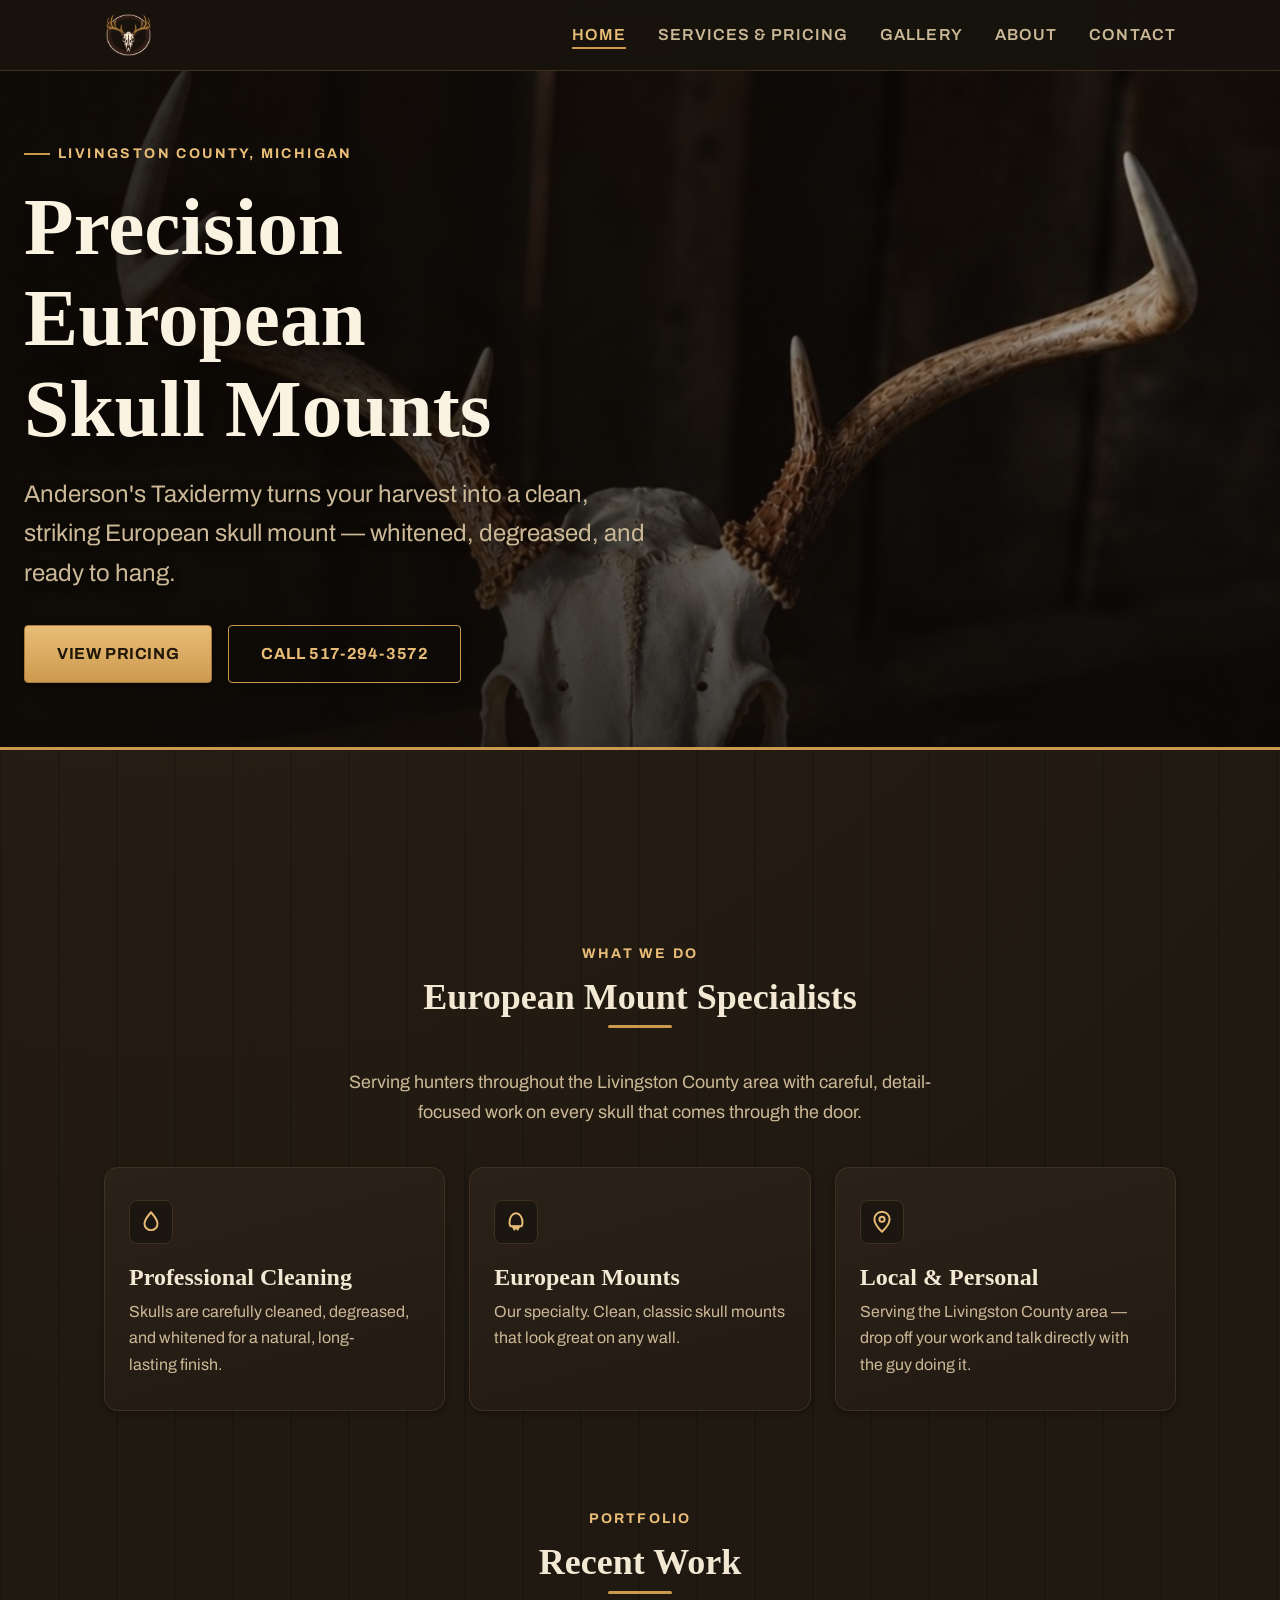
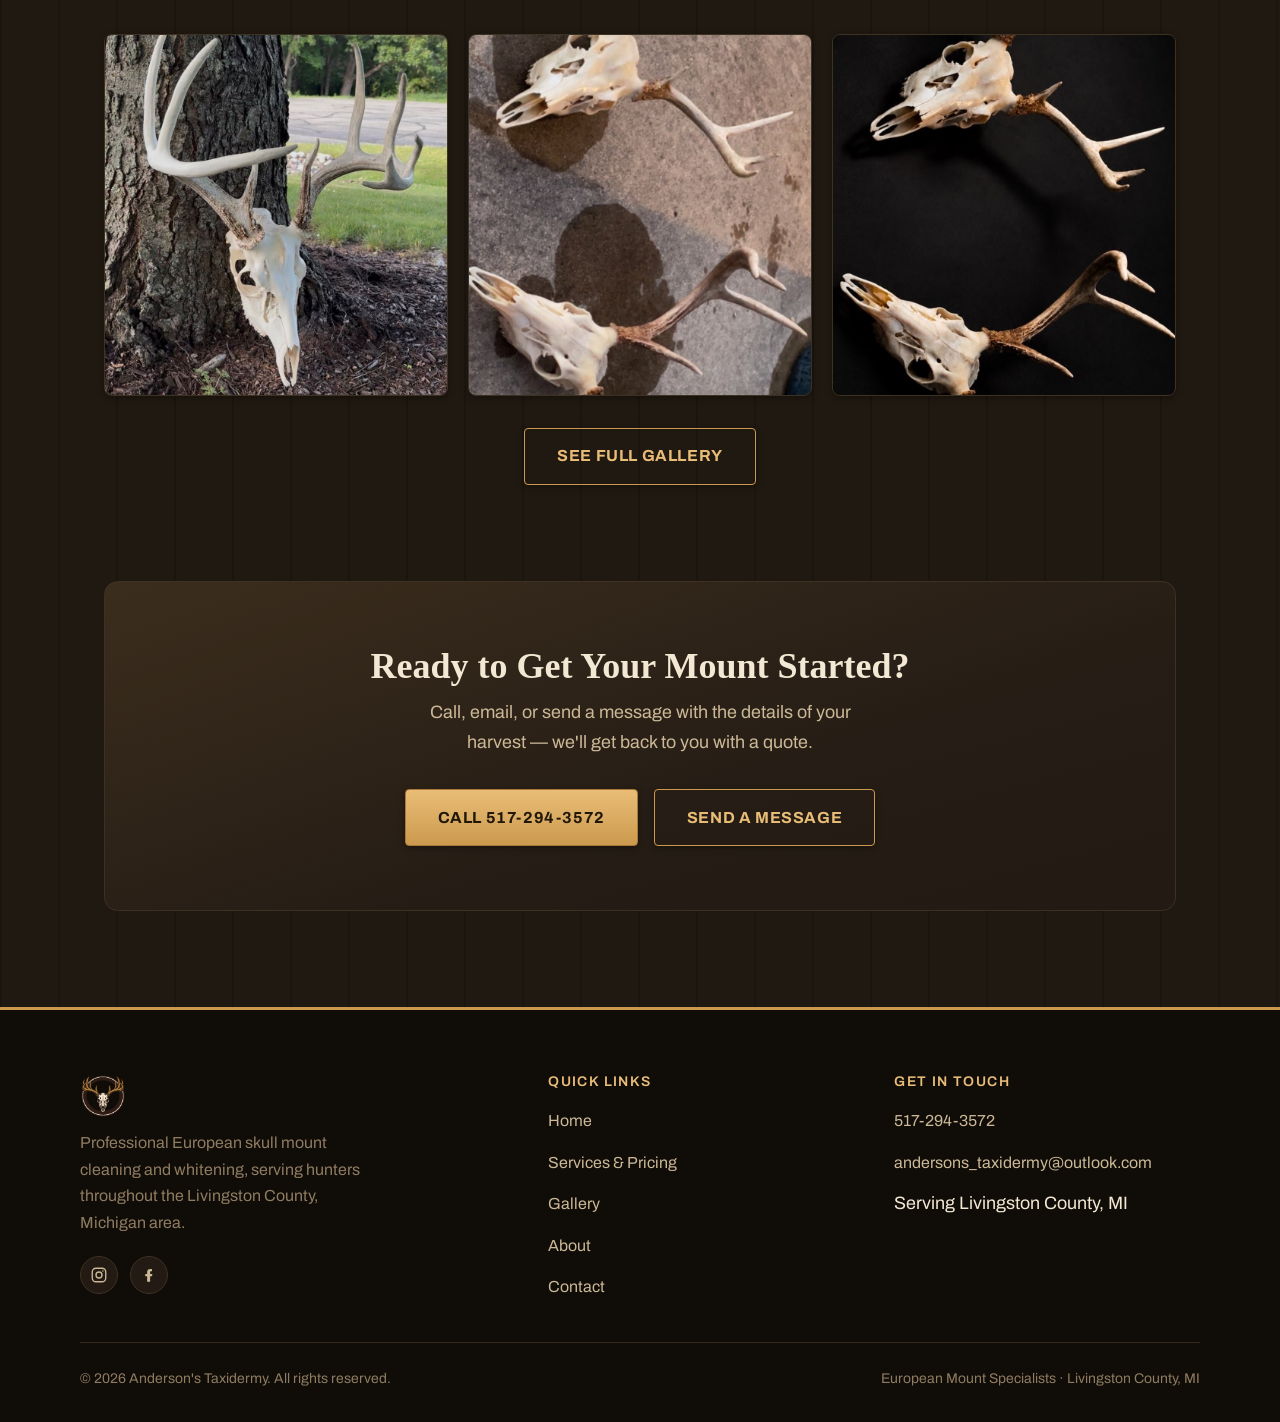
==== commit fa46c3b9: "Swap in new badge-style logo across header and footer (temporary)" ====
--- a/index.html
+++ b/index.html
@@ -46,7 +46,7 @@
 <header class="site-header">
   <div class="header-inner">
     <a href="index.html" class="brand">
-      <img src="images/logo.jpg" alt="Anderson's Taxidermy - European Mounts" class="brand-mark">
+      <img src="images/logo-badge.png" alt="Anderson's Taxidermy - European Mounts" class="brand-mark">
     </a>
     <button class="nav-toggle" id="nav-toggle" aria-label="Toggle menu" aria-expanded="false" aria-controls="main-nav">
       <svg viewBox="0 0 24 24" fill="none" stroke="currentColor" stroke-width="2" stroke-linecap="round">
@@ -149,7 +149,7 @@
   <div class="footer-grid">
     <div class="footer-col">
       <div class="footer-brand">
-        <img src="images/logo.jpg" alt="Anderson's Taxidermy logo">
+        <img src="images/logo-badge.png" alt="Anderson's Taxidermy logo">
       </div>
       <p>Professional European skull mount cleaning and whitening, serving hunters throughout the Livingston County, Michigan area.</p>
       <div class="footer-social">
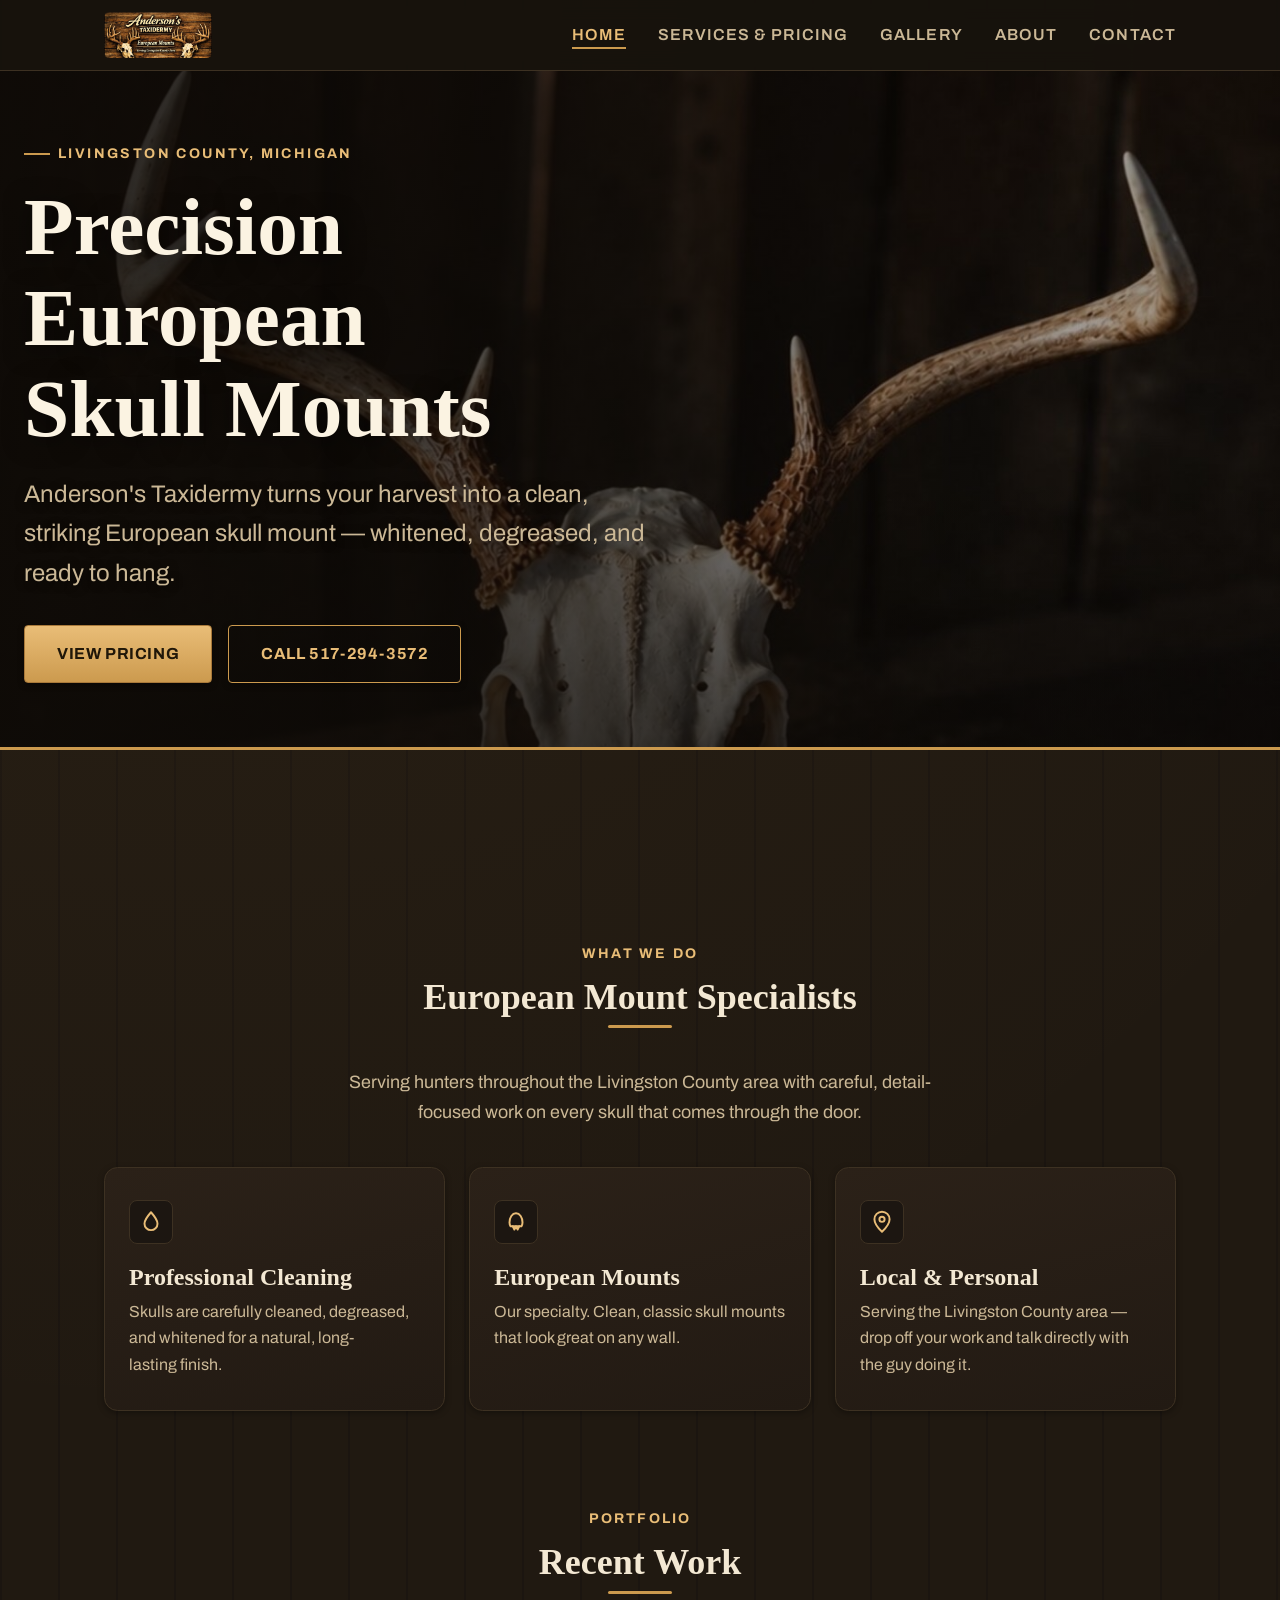
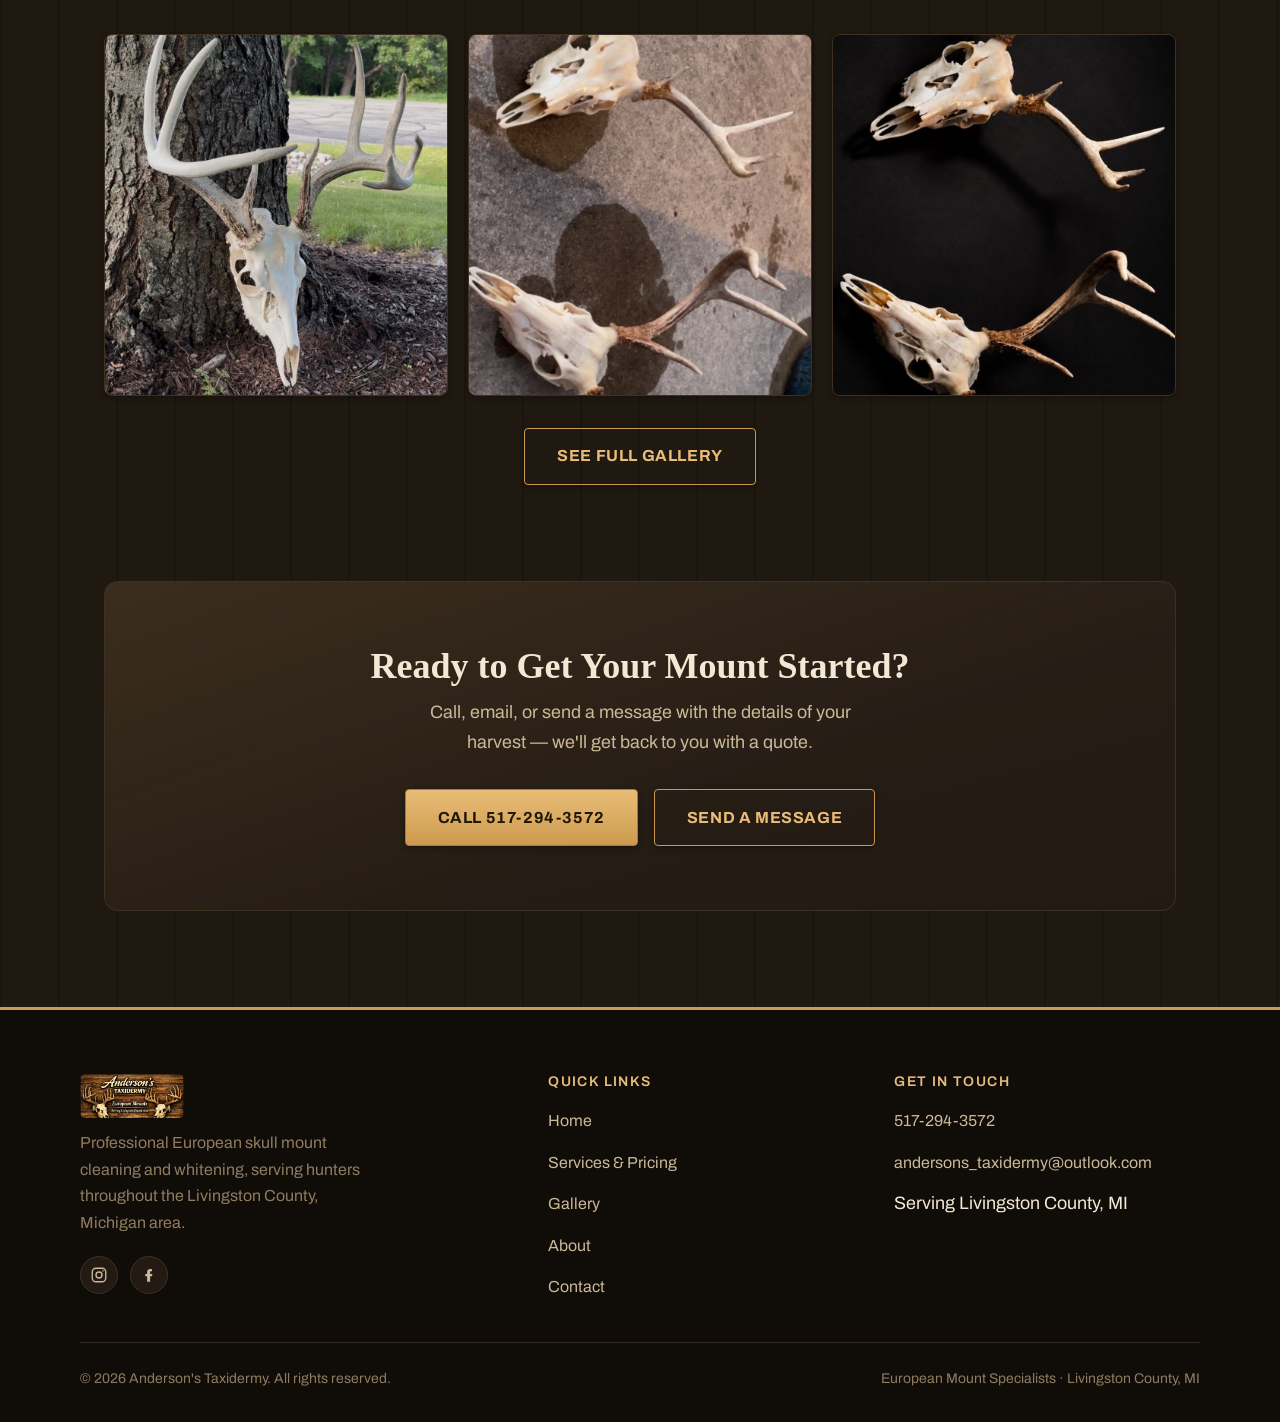
==== commit 13b55946: "Revert header/footer to original logo; use new badge image for page-hero crest icon" ====
--- a/index.html
+++ b/index.html
@@ -46,7 +46,7 @@
 <header class="site-header">
   <div class="header-inner">
     <a href="index.html" class="brand">
-      <img src="images/logo-badge.png" alt="Anderson's Taxidermy - European Mounts" class="brand-mark">
+      <img src="images/logo.jpg" alt="Anderson's Taxidermy - European Mounts" class="brand-mark">
     </a>
     <button class="nav-toggle" id="nav-toggle" aria-label="Toggle menu" aria-expanded="false" aria-controls="main-nav">
       <svg viewBox="0 0 24 24" fill="none" stroke="currentColor" stroke-width="2" stroke-linecap="round">
@@ -149,7 +149,7 @@
   <div class="footer-grid">
     <div class="footer-col">
       <div class="footer-brand">
-        <img src="images/logo-badge.png" alt="Anderson's Taxidermy logo">
+        <img src="images/logo.jpg" alt="Anderson's Taxidermy logo">
       </div>
       <p>Professional European skull mount cleaning and whitening, serving hunters throughout the Livingston County, Michigan area.</p>
       <div class="footer-social">
--- a/css/style.css
+++ b/css/style.css
@@ -303,7 +303,7 @@
     linear-gradient(160deg, var(--color-surface), var(--color-bg));
 }
 .page-hero-content { position: relative; max-width: 680px; margin: 0 auto; }
-.page-hero .crest { width: 56px; height: 56px; color: var(--color-primary-bright); margin: 0 auto var(--space-4); }
+.page-hero .crest { width: 64px; height: 64px; object-fit: contain; display: block; margin: 0 auto var(--space-4); }
 .page-hero h1 { font-size: var(--text-2xl); color: #fbf3e2; margin-bottom: var(--space-2); }
 .page-hero .subtitle {
   font-family: var(--font-body);
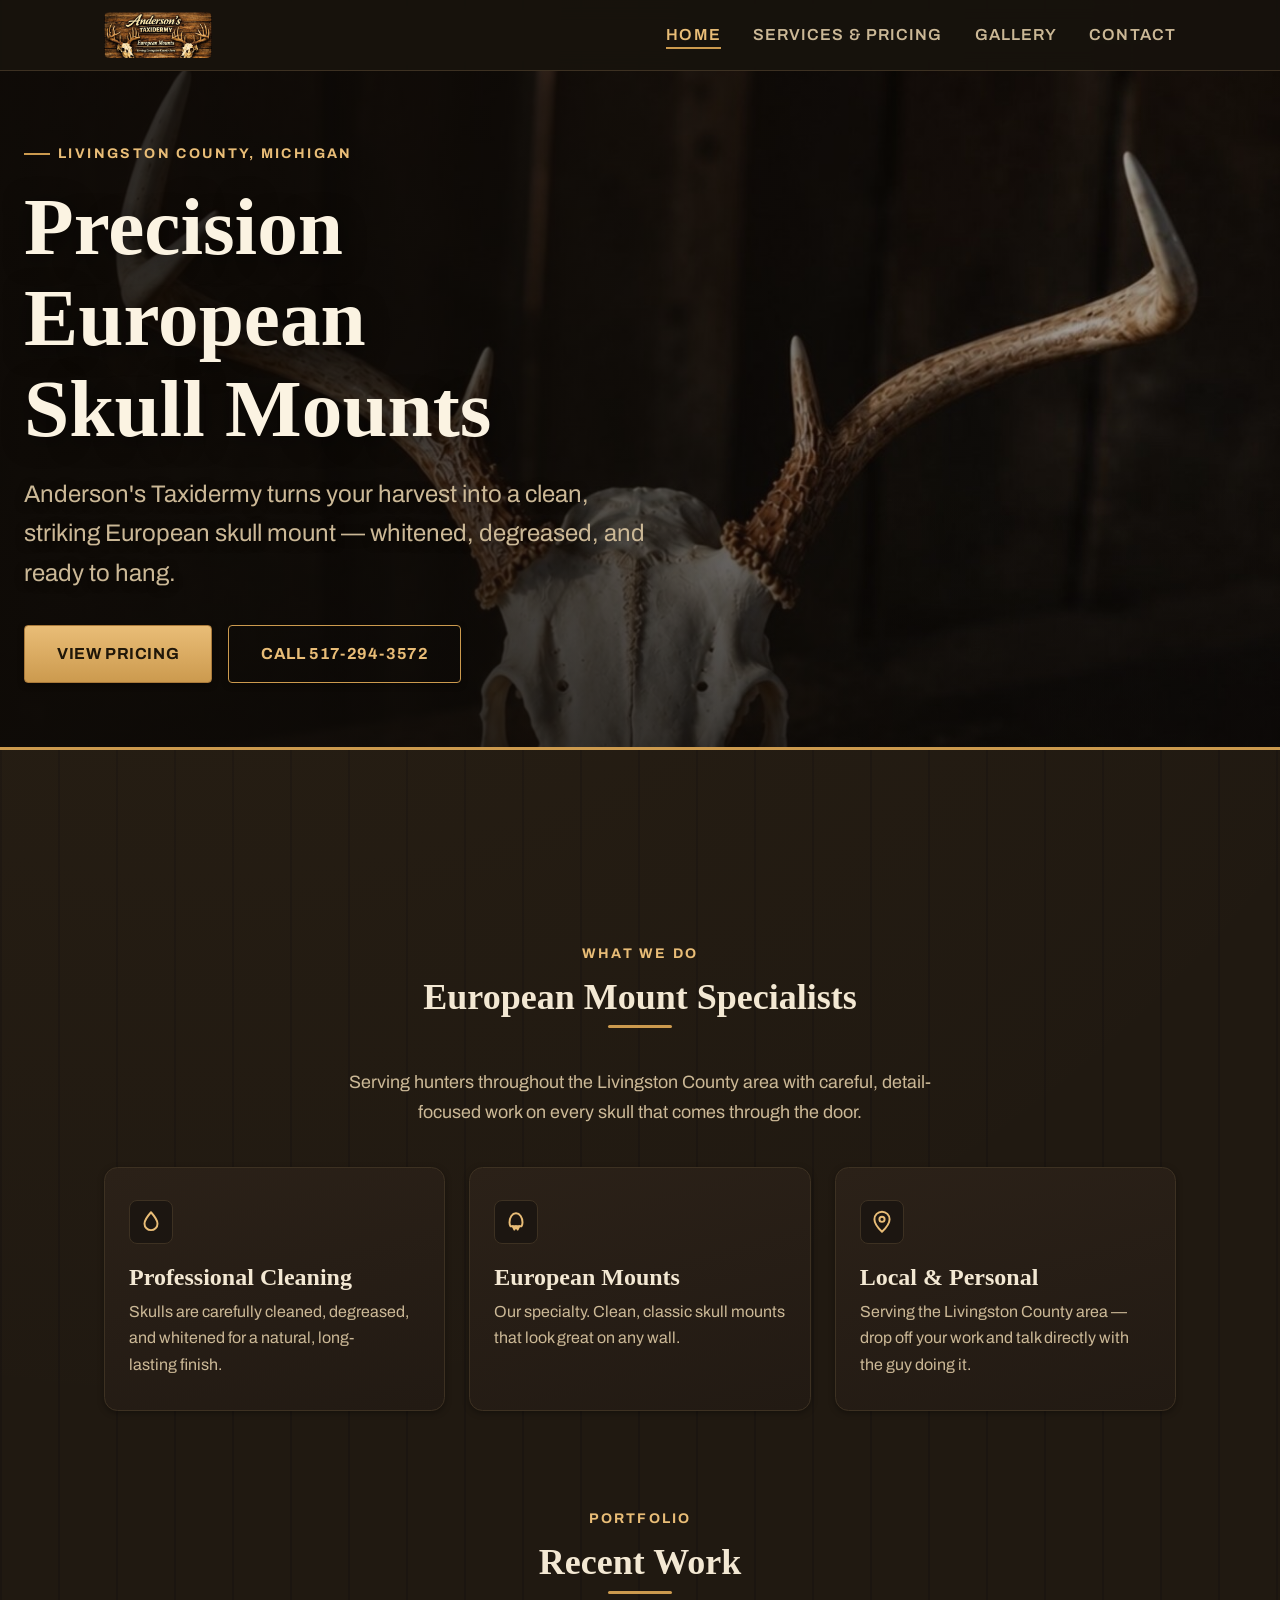
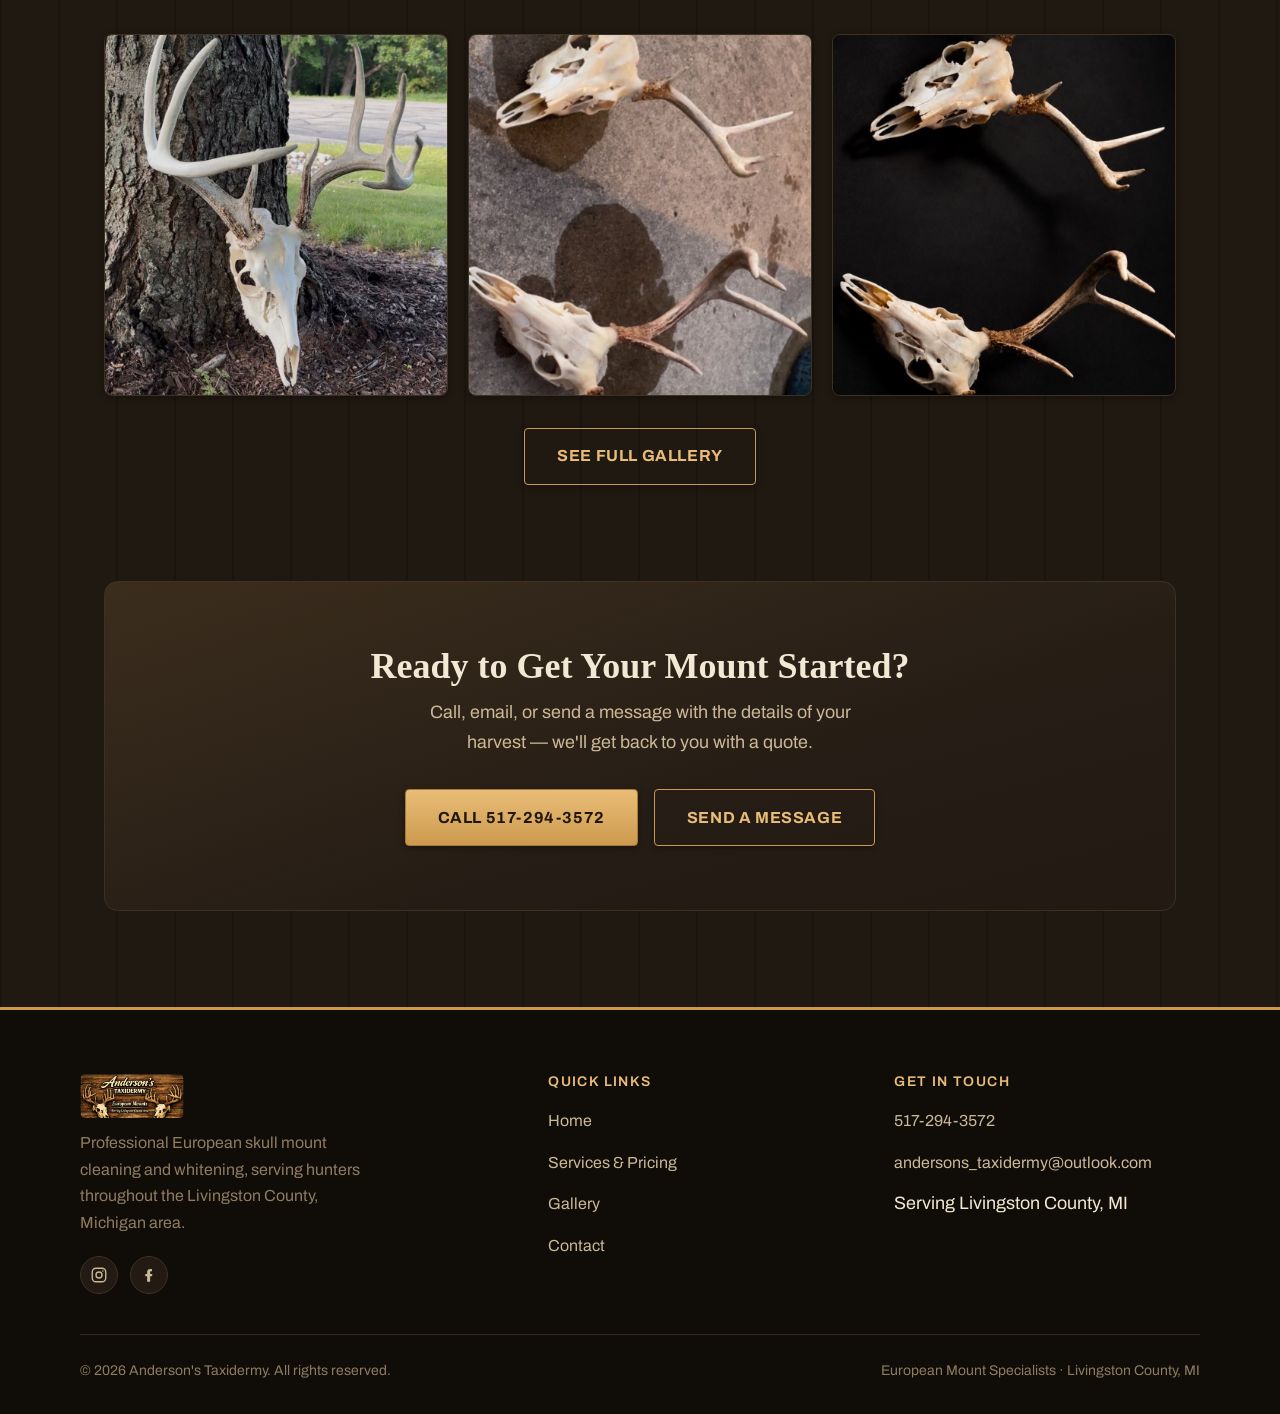
==== commit f2be2ecd: "Remove About page; restrict site content to European mounts only - Delete about.html and its dedicat" ====
--- a/index.html
+++ b/index.html
@@ -58,7 +58,6 @@
         <li><a href="index.html" class="active">Home</a></li>
         <li><a href="services.html">Services &amp; Pricing</a></li>
         <li><a href="gallery.html">Gallery</a></li>
-        <li><a href="about.html">About</a></li>
         <li><a href="contact.html">Contact</a></li>
       </ul>
     </nav>
@@ -167,7 +166,6 @@
         <li><a href="index.html">Home</a></li>
         <li><a href="services.html">Services &amp; Pricing</a></li>
         <li><a href="gallery.html">Gallery</a></li>
-        <li><a href="about.html">About</a></li>
         <li><a href="contact.html">Contact</a></li>
       </ul>
     </div>
--- a/css/style.css
+++ b/css/style.css
@@ -428,14 +428,17 @@
   gap: var(--space-5);
   margin-bottom: var(--space-10);
 }
-.contact-info-row .card { text-align: center; padding: var(--space-6) var(--space-4); }
+.contact-info-row .card { text-align: center; padding: var(--space-6) var(--space-4); min-width: 0; }
 .contact-info-row strong {
   display: block; color: var(--color-primary-bright); font-size: var(--text-xs);
   text-transform: uppercase; letter-spacing: 1.4px; margin-bottom: var(--space-2);
 }
 .contact-info-row .card svg { width: 26px; height: 26px; color: var(--color-primary-bright); margin: 0 auto var(--space-3); }
-.contact-info-row a { color: var(--color-text); font-weight: 600; }
+.contact-info-row a { color: var(--color-text); font-weight: 600; overflow-wrap: anywhere; word-break: break-word; }
 .contact-info-row a:hover { color: var(--color-primary-bright); }
+@media (max-width: 600px) {
+  .contact-info-row { grid-template-columns: 1fr; }
+}
 
 .contact-form { max-width: 640px; margin: 0 auto; }
 .form-row { margin-bottom: var(--space-5); }
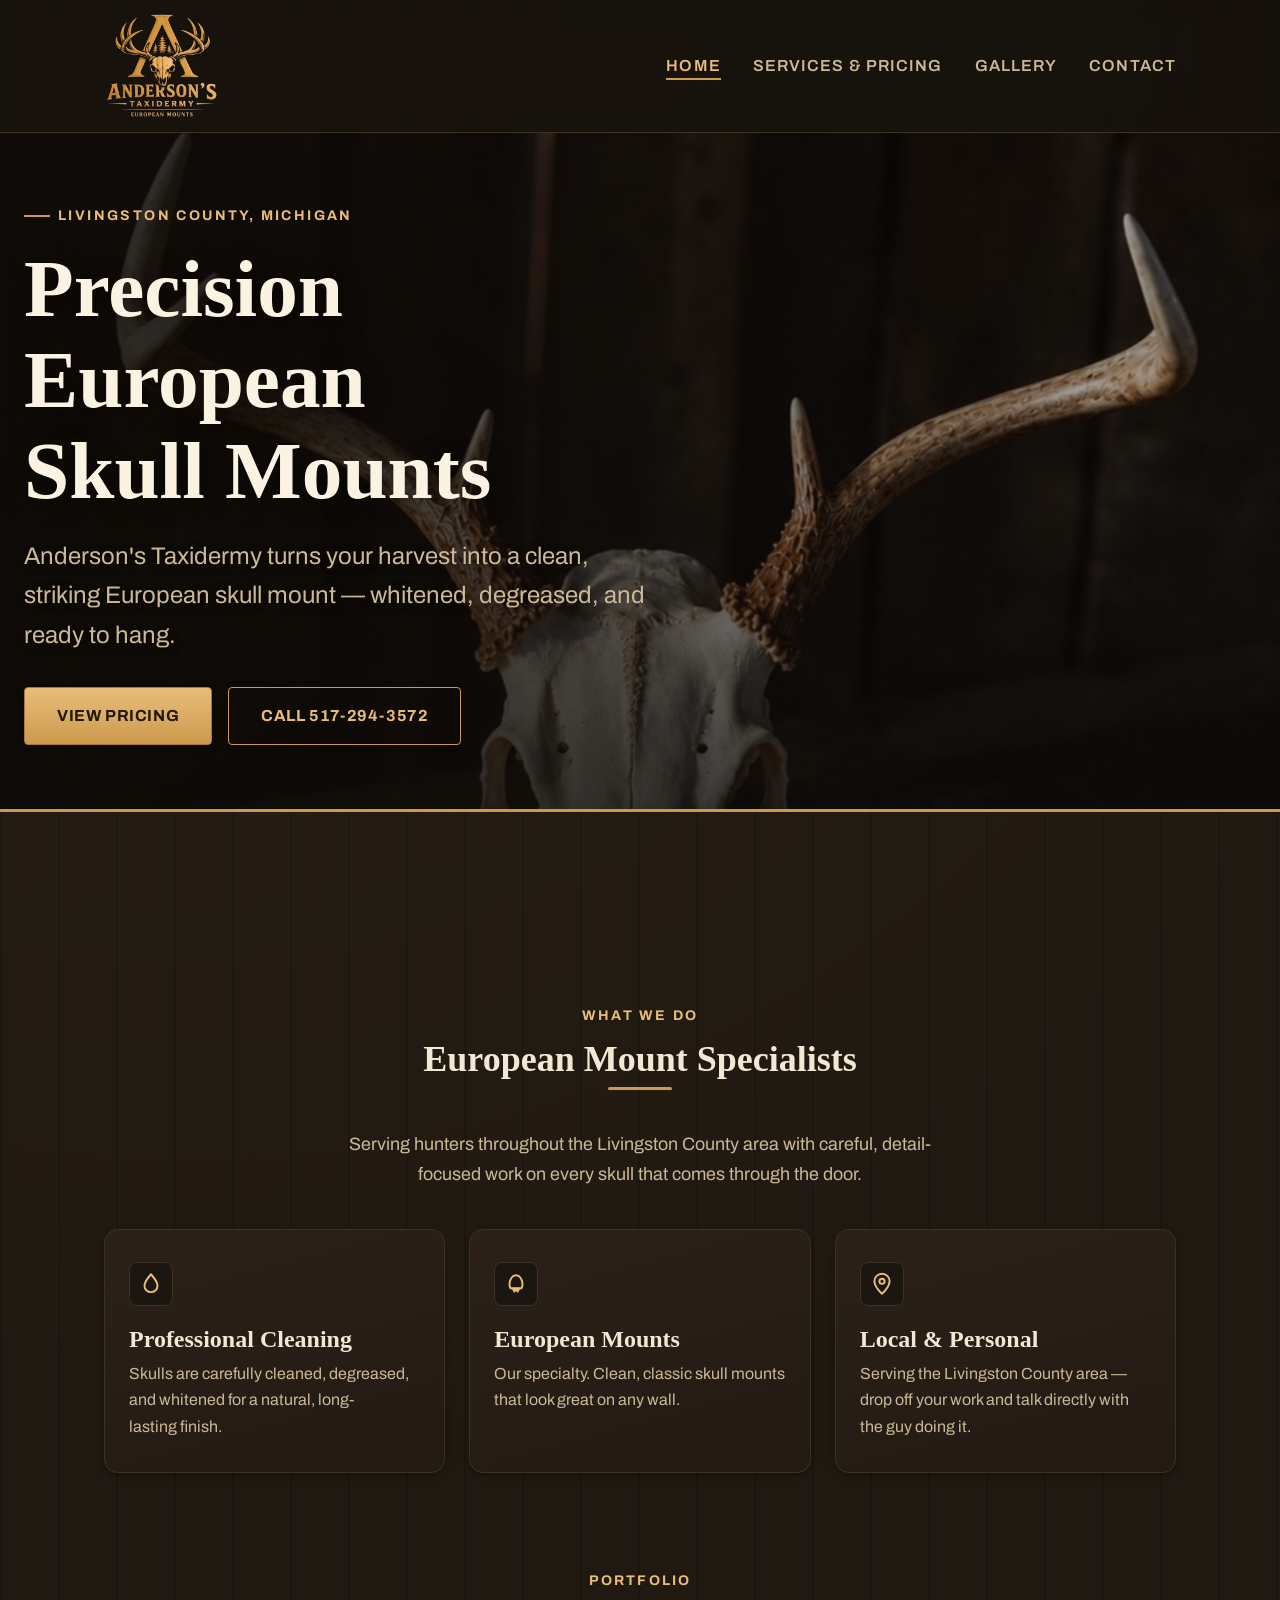
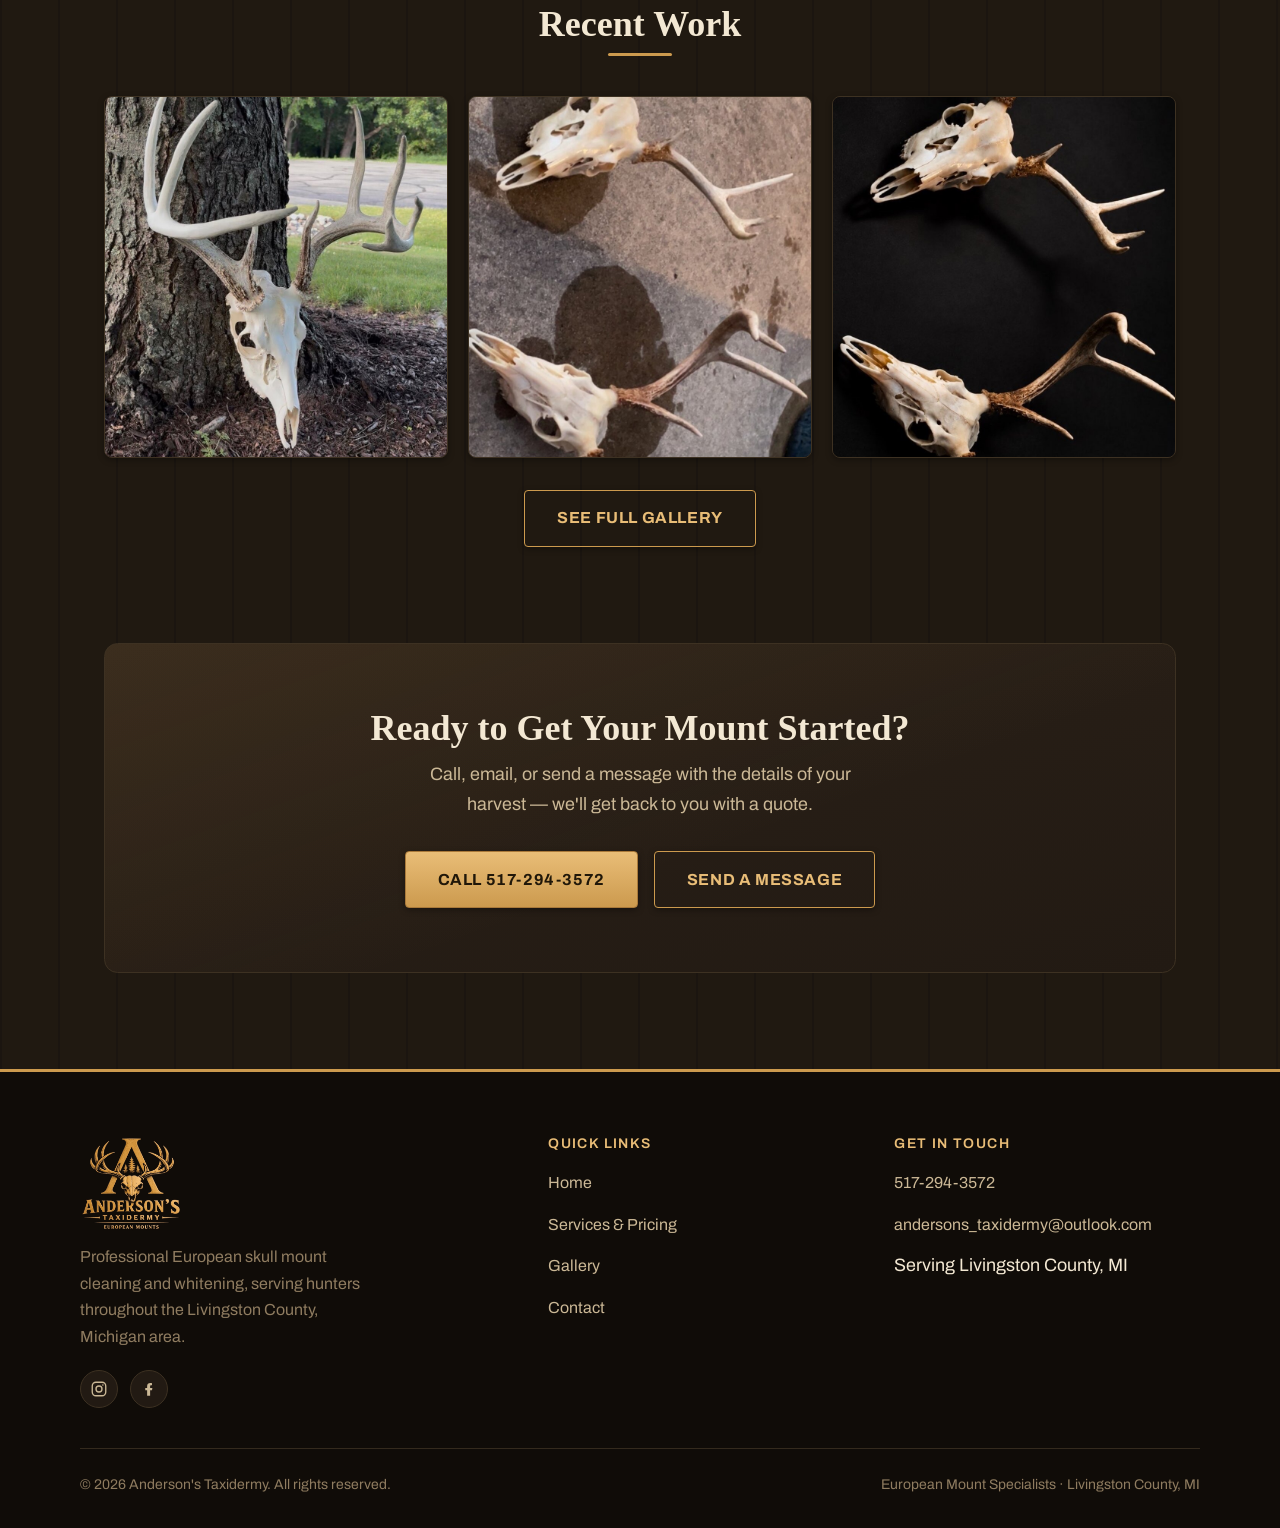
==== commit bca2a87a: "Replace header/footer logo with new full brand lockup (icon + wordmark), enlarge logo slot for legib" ====
--- a/index.html
+++ b/index.html
@@ -46,7 +46,7 @@
 <header class="site-header">
   <div class="header-inner">
     <a href="index.html" class="brand">
-      <img src="images/logo.jpg" alt="Anderson's Taxidermy - European Mounts" class="brand-mark">
+      <img src="images/logo-full.png" alt="Anderson's Taxidermy - European Mounts" class="brand-mark">
     </a>
     <button class="nav-toggle" id="nav-toggle" aria-label="Toggle menu" aria-expanded="false" aria-controls="main-nav">
       <svg viewBox="0 0 24 24" fill="none" stroke="currentColor" stroke-width="2" stroke-linecap="round">
@@ -148,7 +148,7 @@
   <div class="footer-grid">
     <div class="footer-col">
       <div class="footer-brand">
-        <img src="images/logo.jpg" alt="Anderson's Taxidermy logo">
+        <img src="images/logo-full.png" alt="Anderson's Taxidermy logo">
       </div>
       <p>Professional European skull mount cleaning and whitening, serving hunters throughout the Livingston County, Michigan area.</p>
       <div class="footer-social">
--- a/css/style.css
+++ b/css/style.css
@@ -162,7 +162,7 @@
 }
 .brand:hover { color: var(--color-text); }
 
-.brand-mark { height: 46px; width: auto; border-radius: 5px; flex-shrink: 0; display: block; }
+.brand-mark { height: 108px; width: auto; flex-shrink: 0; display: block; }
 
 .brand-text { display: flex; flex-direction: column; line-height: 1.15; }
 .brand-name { font-family: var(--font-display); font-size: var(--text-lg); font-weight: 600; letter-spacing: 0.2px; }
@@ -482,7 +482,7 @@
 }
 @media (max-width: 700px) { .footer-grid { grid-template-columns: 1fr; text-align: center; } }
 .footer-brand { display: flex; align-items: center; gap: var(--space-3); margin-bottom: var(--space-3); }
-.footer-brand img { height: 44px; width: auto; border-radius: 5px; }
+.footer-brand img { height: 96px; width: auto; }
 .footer-brand span { font-family: var(--font-display); font-size: var(--text-lg); color: var(--color-text); }
 @media (max-width: 700px) { .footer-brand { justify-content: center; } }
 .footer-col p { color: var(--color-text-faint); font-size: var(--text-sm); max-width: 32ch; }
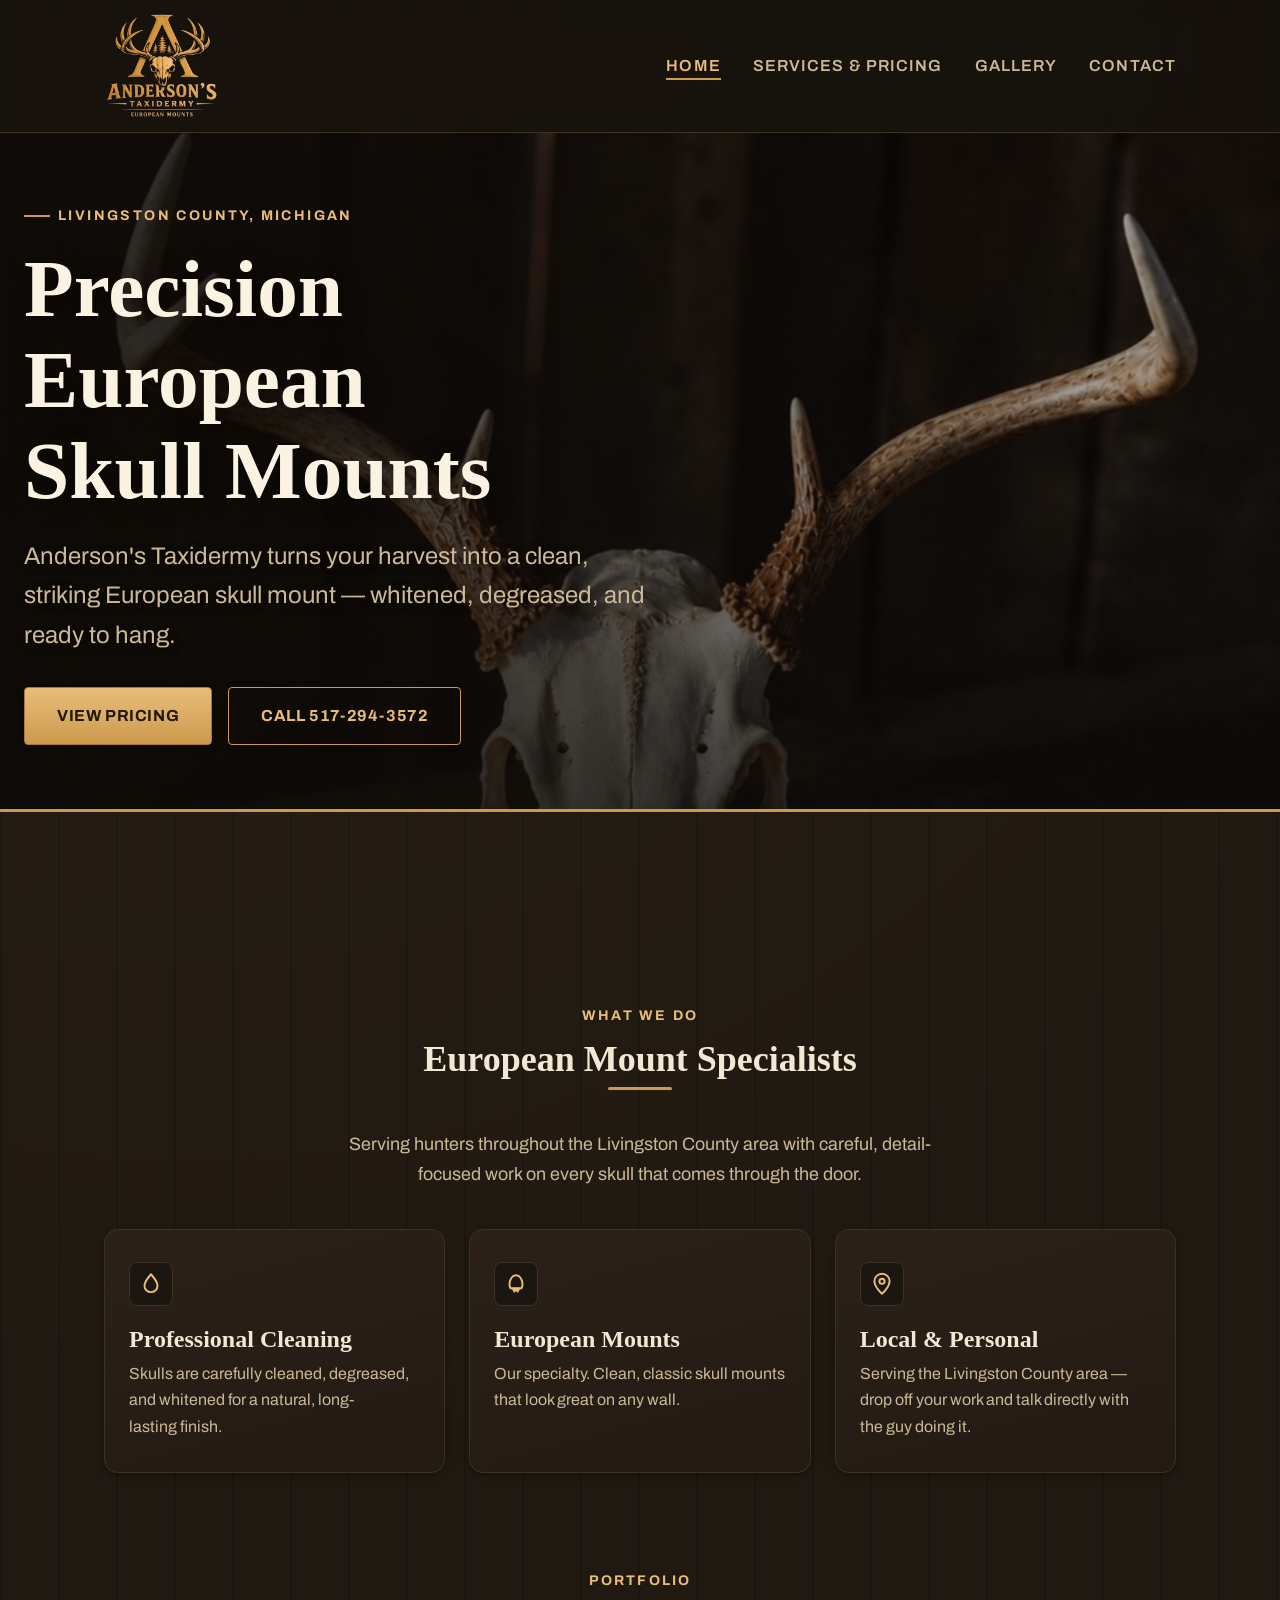
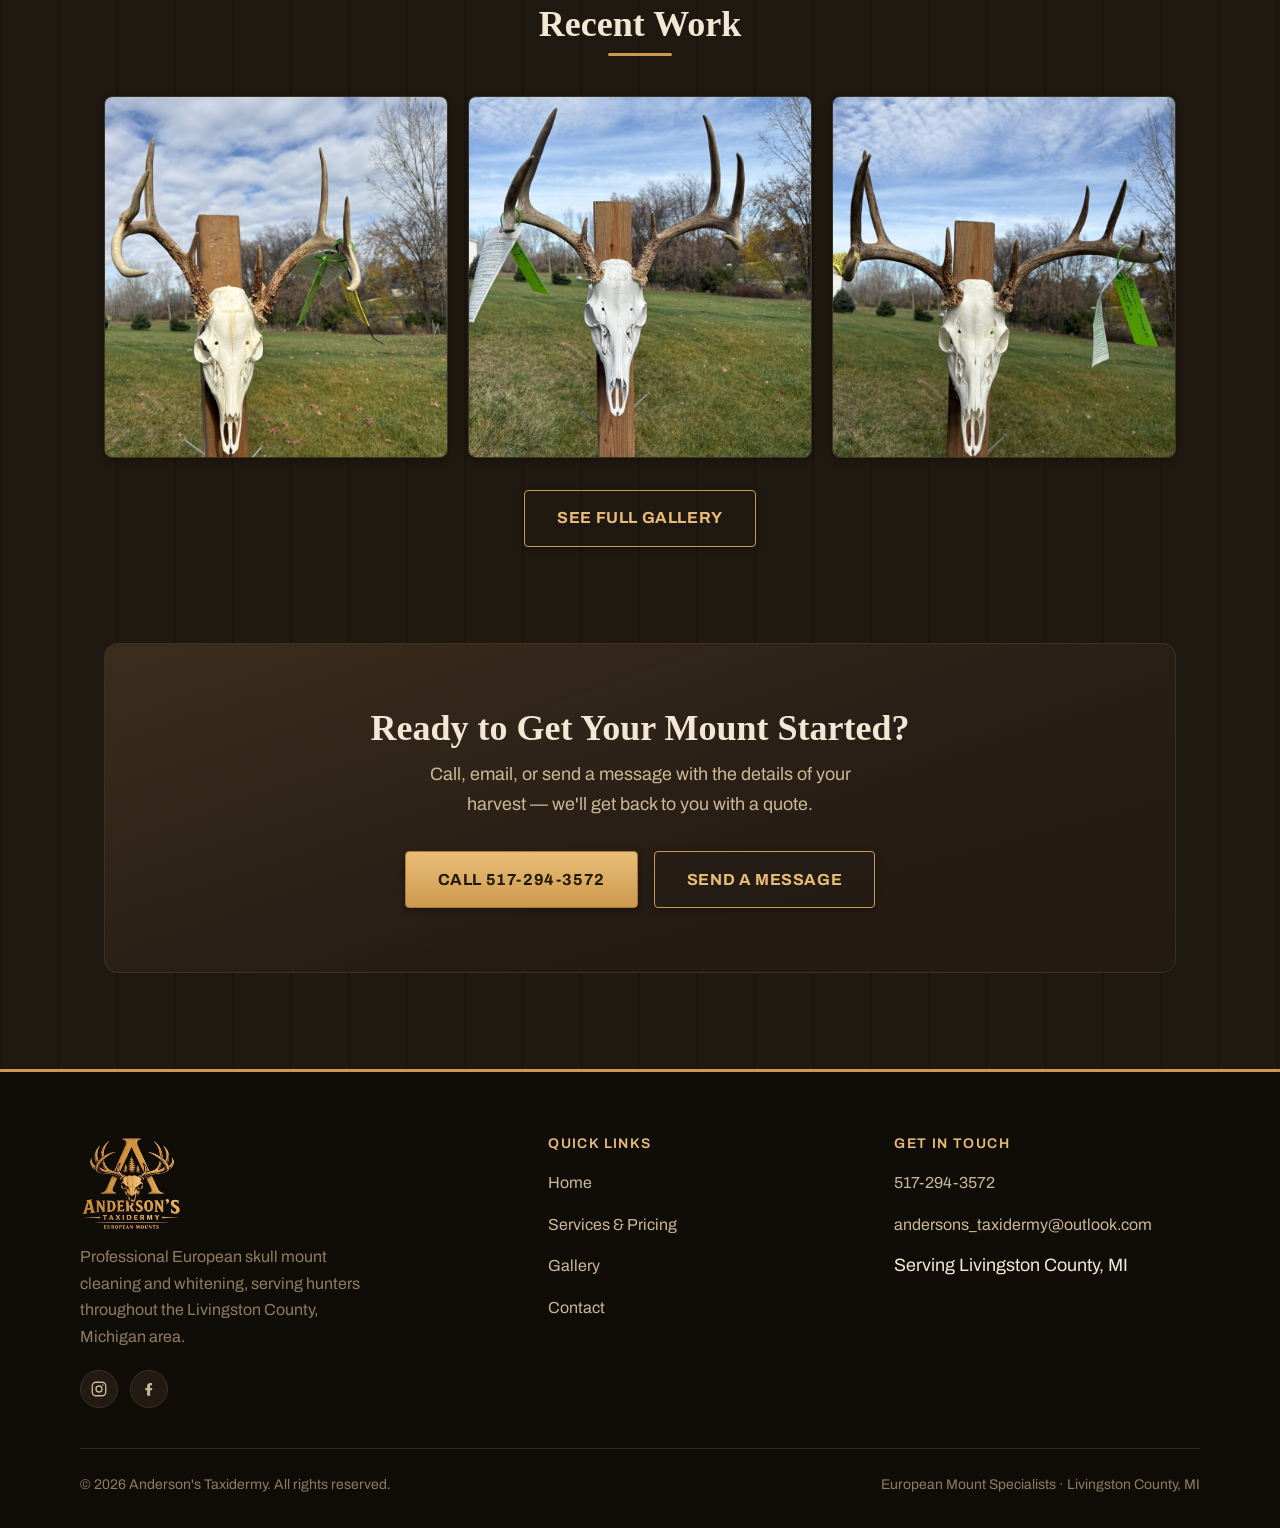
==== commit e3f3ddb5: "Show the new whitetail mounts in the homepage Recent Work section Co-Authored-By: Claude Opus 5.5 <n" ====
--- a/index.html
+++ b/index.html
@@ -117,13 +117,13 @@
     <div class="section-rule"></div>
     <div class="gallery-grid">
       <figure>
-        <img src="images/gallery-1.jpg" alt="European skull mount outdoors" loading="lazy">
+        <img src="images/gallery-5.jpg" alt="Whitened whitetail European skull mount on a wooden post outdoors" loading="lazy">
       </figure>
       <figure>
-        <img src="images/gallery-2.jpg" alt="Two European skull mounts on a concrete floor" loading="lazy">
+        <img src="images/gallery-6.jpg" alt="Whitetail European skull mount with tall tines on a wooden post outdoors" loading="lazy">
       </figure>
       <figure>
-        <img src="images/gallery-3.jpg" alt="Two European skull mounts on black background" loading="lazy">
+        <img src="images/gallery-7.jpg" alt="Wide-spread whitetail European skull mount on a wooden post outdoors" loading="lazy">
       </figure>
     </div>
     <div class="link-cta">
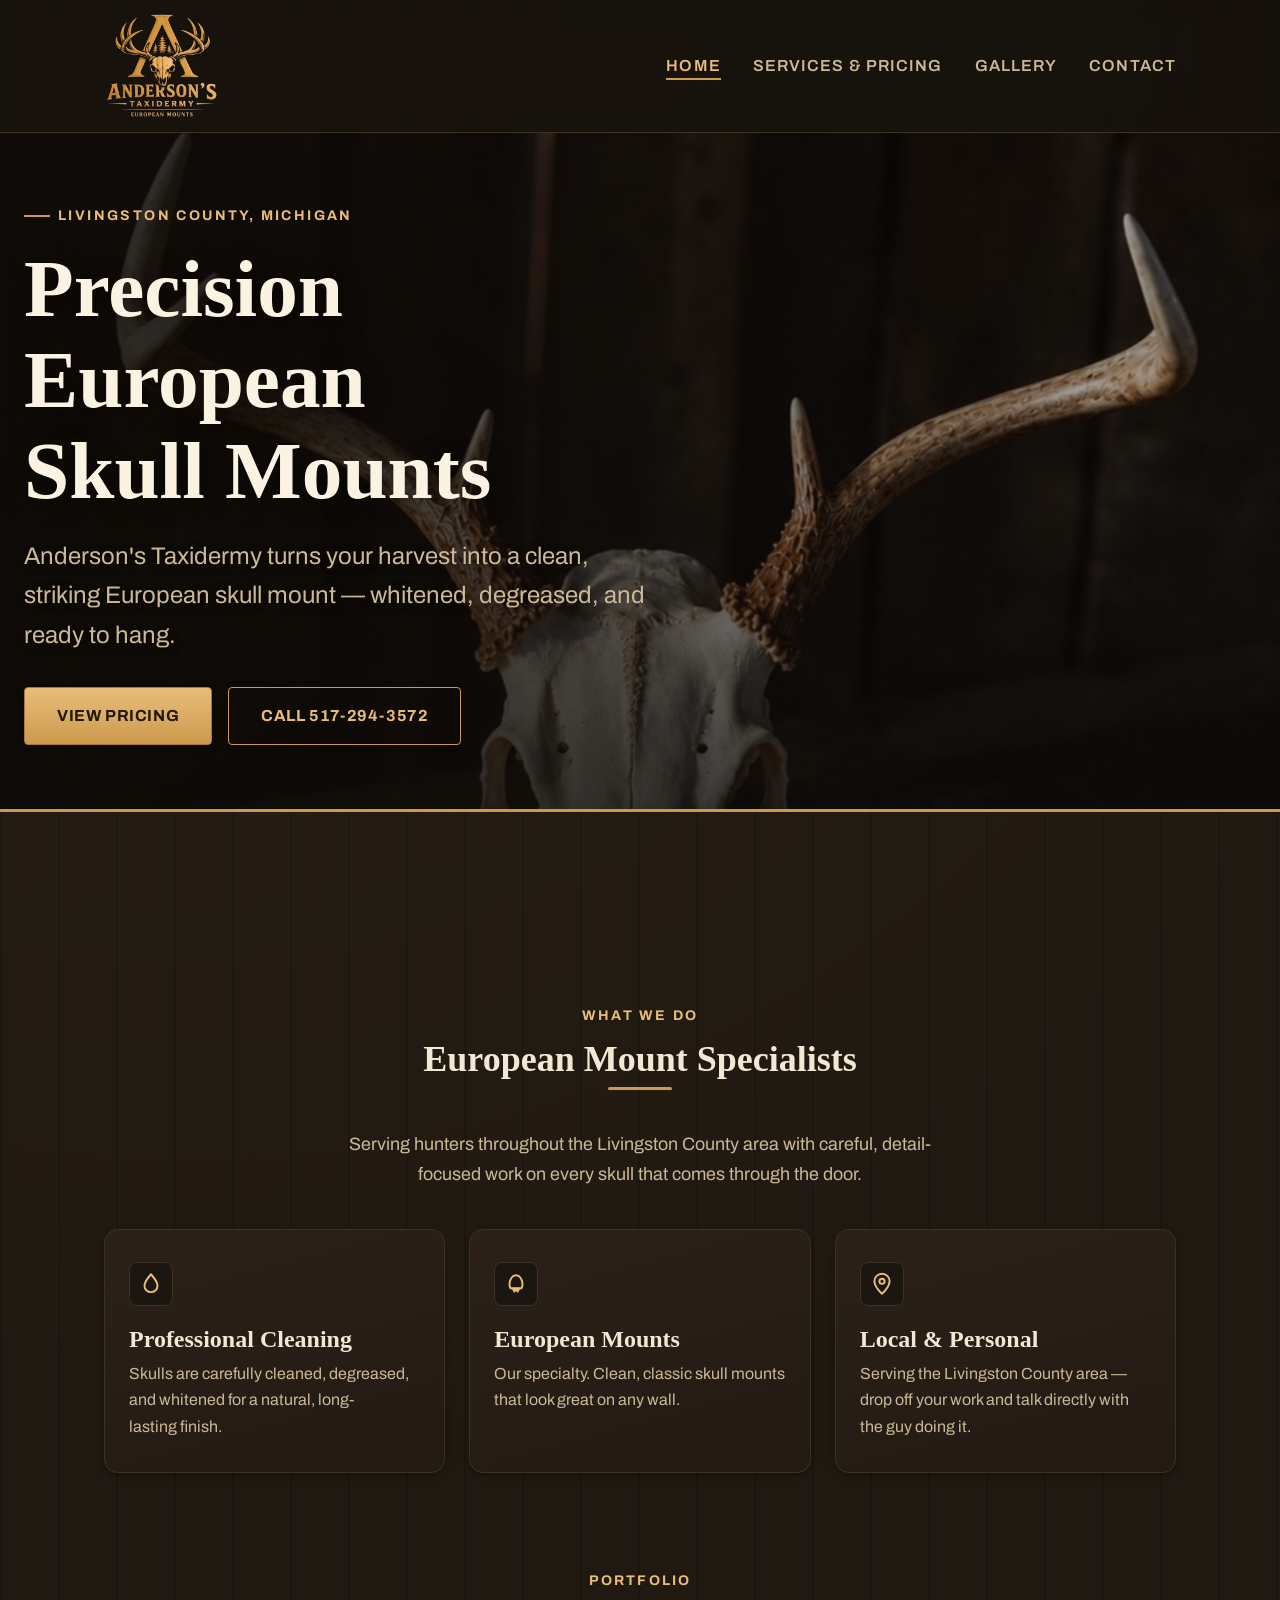
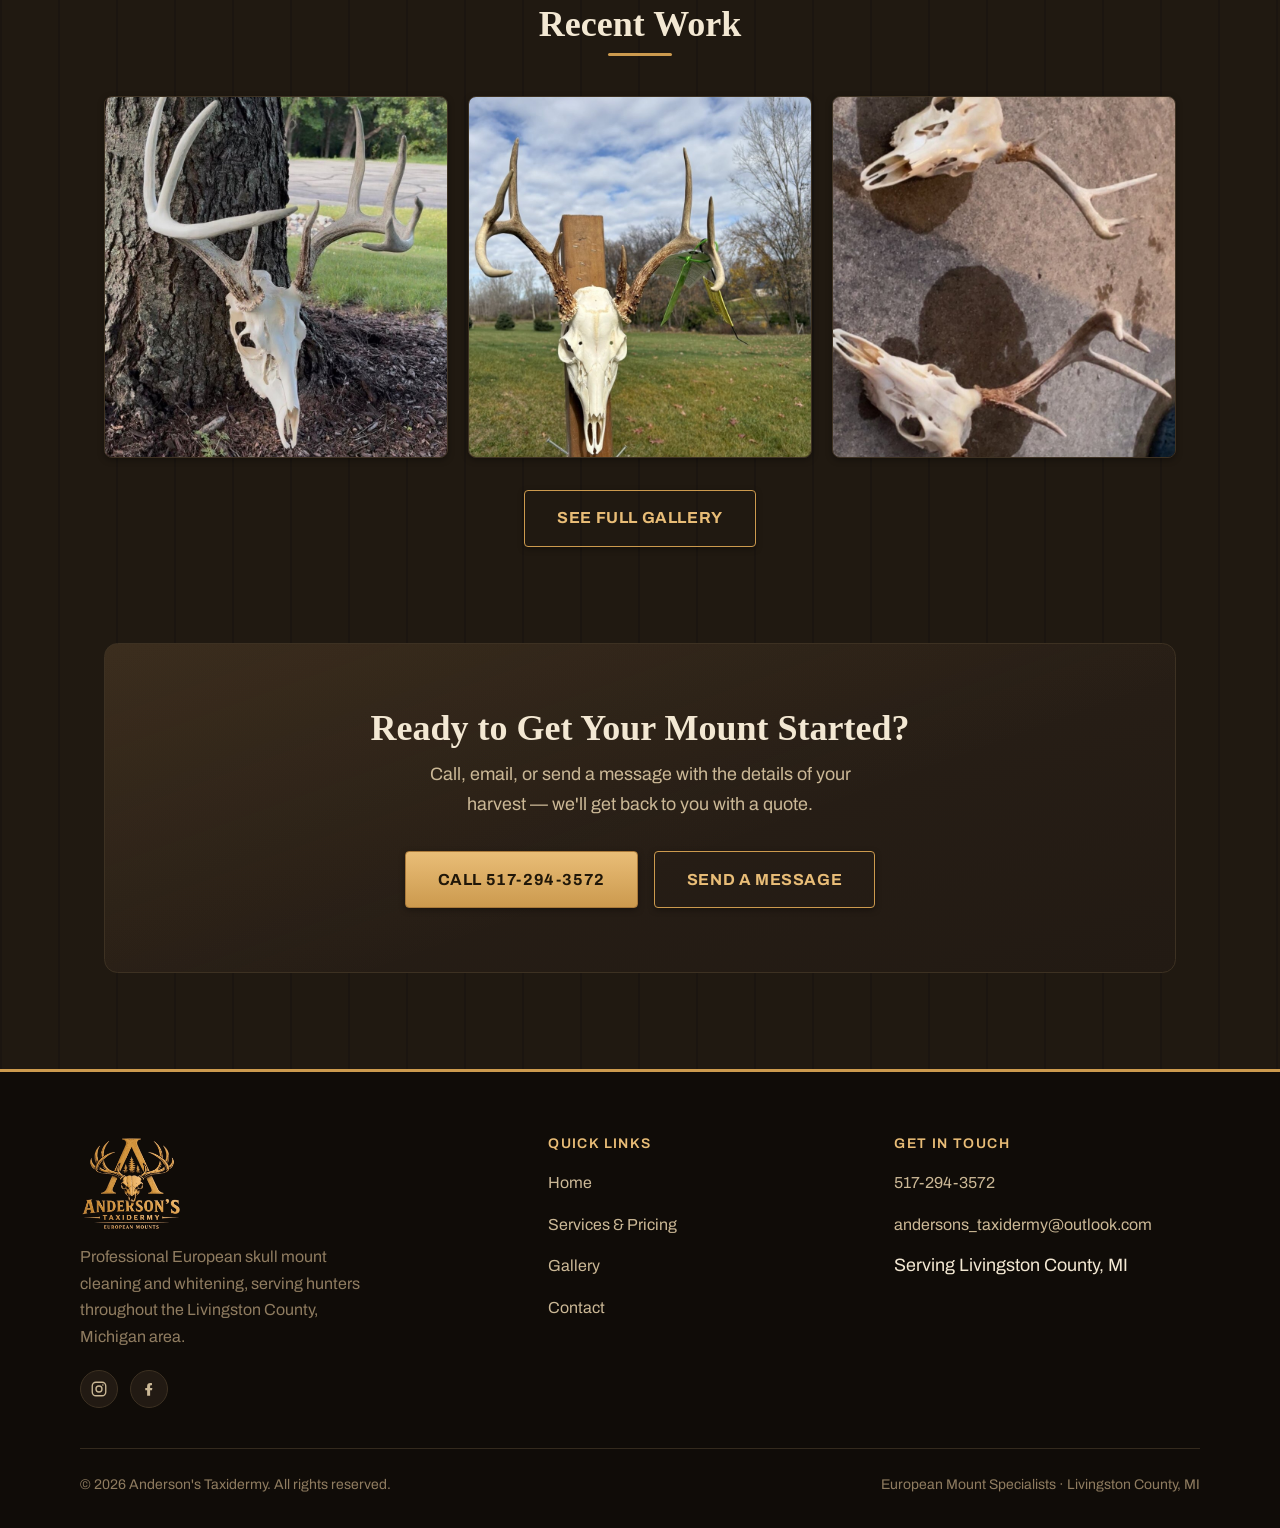
==== commit f00f6003: "Mix old and new photos in homepage Recent Work Co-Authored-By: Claude Opus 5.5 <noreply@anthropic.co" ====
--- a/index.html
+++ b/index.html
@@ -117,13 +117,13 @@
     <div class="section-rule"></div>
     <div class="gallery-grid">
       <figure>
+        <img src="images/gallery-1.jpg" alt="European skull mount outdoors" loading="lazy">
+      </figure>
+      <figure>
         <img src="images/gallery-5.jpg" alt="Whitened whitetail European skull mount on a wooden post outdoors" loading="lazy">
       </figure>
       <figure>
-        <img src="images/gallery-6.jpg" alt="Whitetail European skull mount with tall tines on a wooden post outdoors" loading="lazy">
-      </figure>
-      <figure>
-        <img src="images/gallery-7.jpg" alt="Wide-spread whitetail European skull mount on a wooden post outdoors" loading="lazy">
+        <img src="images/gallery-2.jpg" alt="Two European skull mounts on a concrete floor" loading="lazy">
       </figure>
     </div>
     <div class="link-cta">
